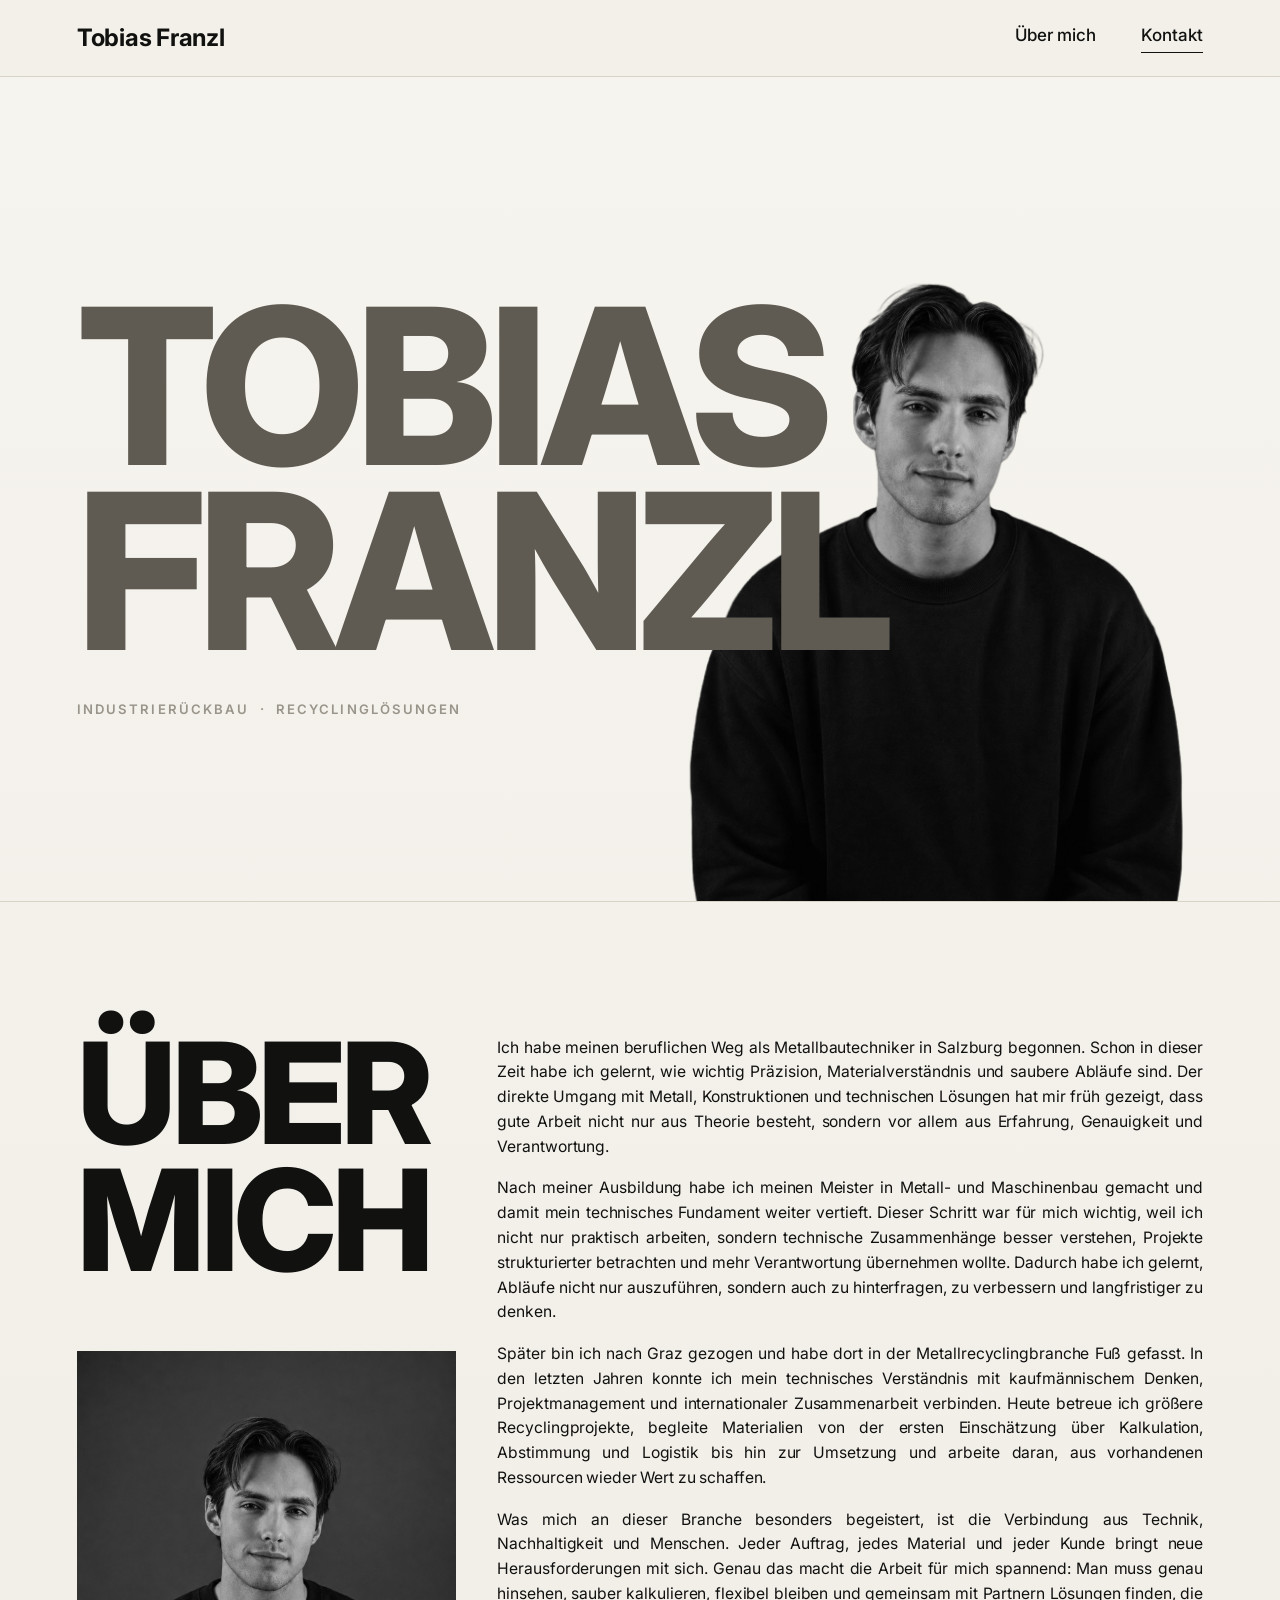
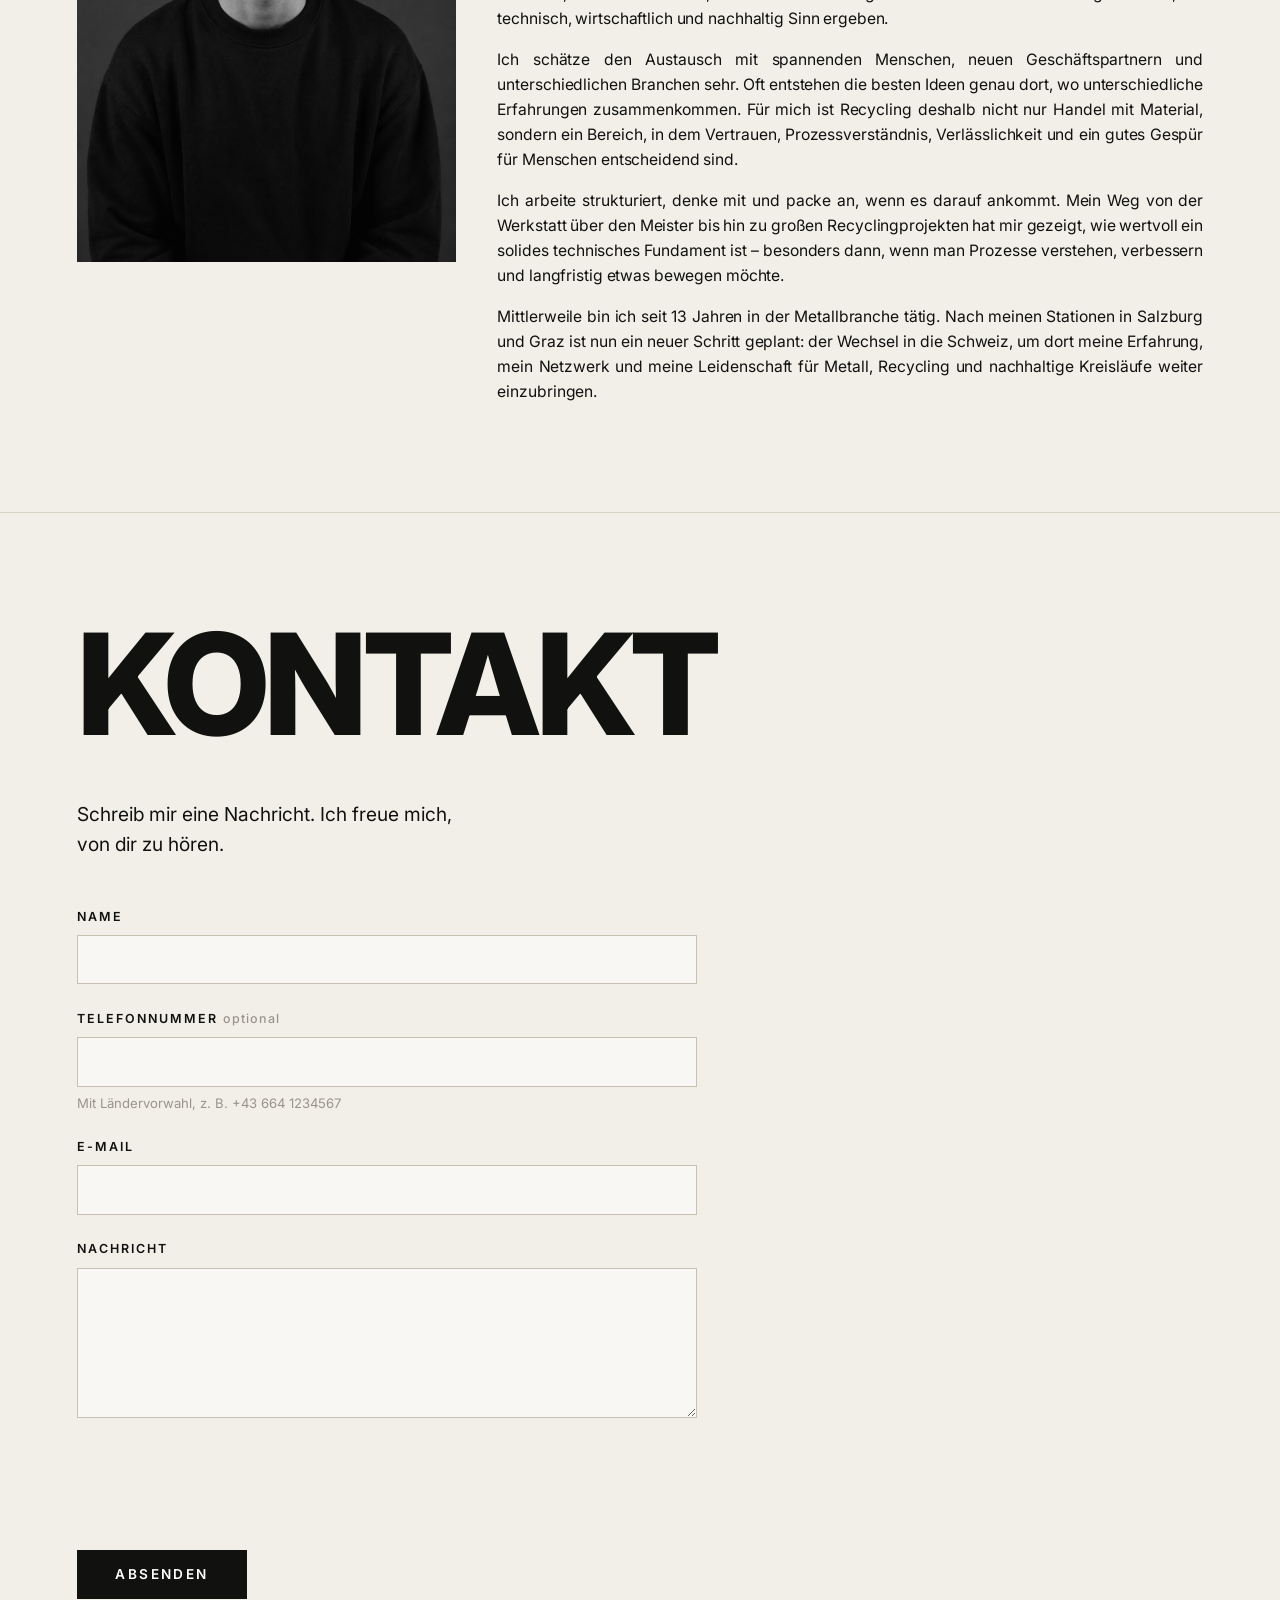
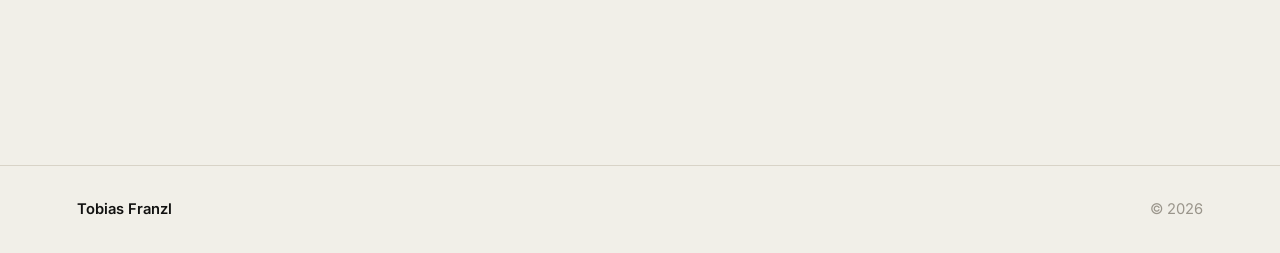
==== index.html @ 801fff95 "Remove placeholder from telephone input Removed placeholder text for telephone input field." ====
<!DOCTYPE html>
<html lang="de">
<head>
  <meta charset="UTF-8" />
  <meta name="viewport" content="width=device-width, initial-scale=1.0" />
  <title>Tobias Franzl</title>
  <meta name="description" content="Tobias Franzl – Metallbautechnik und Recycling. Präzision, Materialverständnis und saubere Abläufe." />

  <!-- Social / Sharing -->
  <meta property="og:title" content="Tobias Franzl" />
  <meta property="og:description" content="Metallbautechnik und Recycling – Präzision, Materialverständnis und saubere Abläufe." />
  <meta property="og:type" content="website" />
  <meta property="og:url" content="https://tobiasfranzl.com" />

  <link rel="icon" href="favicon.svg" type="image/svg+xml" />
  <link rel="preconnect" href="https://fonts.googleapis.com" />
  <link rel="preconnect" href="https://fonts.gstatic.com" crossorigin />
  <link href="https://fonts.googleapis.com/css2?family=Inter:wght@400;500;600;700;800&display=swap" rel="stylesheet" />
  <link rel="stylesheet" href="styles.css" />
</head>
<body>

  <!-- ============ HEADER / NAV ============ -->
  <header class="site-header" id="top">
    <div class="header-inner">
      <a href="#top" class="logo">Tobias Franzl</a>
      <nav class="nav" aria-label="Hauptnavigation">
        <a href="#ueber-mich">Über mich</a>
        <a href="#kontakt">Kontakt</a>
      </nav>
    </div>
  </header>

  <main>

    <!-- ============ HERO ============ -->
    <section class="hero" aria-label="Startseite">
      <h1 class="hero-name">
        <span>Tobias</span>
        <span>Franzl</span>
      </h1>
      <img class="hero-photo" src="portrait.png" alt="Portrait von Tobias Franzl" />
      <p class="hero-tag">Industrierückbau &nbsp;·&nbsp; Recyclinglösungen</p>
    </section>

    <!-- ============ 01 · ÜBER MICH ============ -->
    <section class="section about reveal" id="ueber-mich" aria-labelledby="about-heading">
      <div class="about-grid">
        <div class="about-left">
          <h2 class="section-heading" id="about-heading">
            <span>Über</span>
            <span>Mich</span>
          </h2>
          <figure class="about-figure">
            <img src="about.png" alt="Tobias Franzl im Portrait" />
          </figure>
        </div>

        <div class="about-text">
          <p>Ich habe meinen beruflichen Weg als Metallbautechniker in Salzburg begonnen. Schon in dieser Zeit habe ich gelernt, wie wichtig Präzision, Materialverständnis und saubere Abläufe sind. Der direkte Umgang mit Metall, Konstruktionen und technischen Lösungen hat mir früh gezeigt, dass gute Arbeit nicht nur aus Theorie besteht, sondern vor allem aus Erfahrung, Genauigkeit und Verantwortung.</p>

          <p>Nach meiner Ausbildung habe ich meinen Meister in Metall- und Maschinenbau gemacht und damit mein technisches Fundament weiter vertieft. Dieser Schritt war für mich wichtig, weil ich nicht nur praktisch arbeiten, sondern technische Zusammenhänge besser verstehen, Projekte strukturierter betrachten und mehr Verantwortung übernehmen wollte. Dadurch habe ich gelernt, Abläufe nicht nur auszuführen, sondern auch zu hinterfragen, zu verbessern und langfristiger zu denken.</p>

          <p>Später bin ich nach Graz gezogen und habe dort in der Metallrecyclingbranche Fuß gefasst. In den letzten Jahren konnte ich mein technisches Verständnis mit kaufmännischem Denken, Projektmanagement und internationaler Zusammenarbeit verbinden. Heute betreue ich größere Recyclingprojekte, begleite Materialien von der ersten Einschätzung über Kalkulation, Abstimmung und Logistik bis hin zur Umsetzung und arbeite daran, aus vorhandenen Ressourcen wieder Wert zu schaffen.</p>

          <p>Was mich an dieser Branche besonders begeistert, ist die Verbindung aus Technik, Nachhaltigkeit und Menschen. Jeder Auftrag, jedes Material und jeder Kunde bringt neue Herausforderungen mit sich. Genau das macht die Arbeit für mich spannend: Man muss genau hinsehen, sauber kalkulieren, flexibel bleiben und gemeinsam mit Partnern Lösungen finden, die technisch, wirtschaftlich und nachhaltig Sinn ergeben.</p>

          <p>Ich schätze den Austausch mit spannenden Menschen, neuen Geschäftspartnern und unterschiedlichen Branchen sehr. Oft entstehen die besten Ideen genau dort, wo unterschiedliche Erfahrungen zusammenkommen. Für mich ist Recycling deshalb nicht nur Handel mit Material, sondern ein Bereich, in dem Vertrauen, Prozessverständnis, Verlässlichkeit und ein gutes Gespür für Menschen entscheidend sind.</p>

          <p>Ich arbeite strukturiert, denke mit und packe an, wenn es darauf ankommt. Mein Weg von der Werkstatt über den Meister bis hin zu großen Recyclingprojekten hat mir gezeigt, wie wertvoll ein solides technisches Fundament ist – besonders dann, wenn man Prozesse verstehen, verbessern und langfristig etwas bewegen möchte.</p>

          <p>Mittlerweile bin ich seit 13 Jahren in der Metallbranche tätig. Nach meinen Stationen in Salzburg und Graz ist nun ein neuer Schritt geplant: der Wechsel in die Schweiz, um dort meine Erfahrung, mein Netzwerk und meine Leidenschaft für Metall, Recycling und nachhaltige Kreisläufe weiter einzubringen.</p>
        </div>
      </div>
    </section>

    <!-- ============ 02 · KONTAKT ============ -->
    <section class="section contact reveal" id="kontakt" aria-labelledby="contact-heading">
      <h2 class="section-heading" id="contact-heading">Kontakt</h2>

      <div class="contact-grid">
        <div class="contact-form-wrap">
          <p class="contact-intro">Schreib mir eine Nachricht. Ich freue mich, von dir zu hören.</p>

          <!-- Netlify-Formular:
               Name, E-Mail und Nachricht sind Pflichtfelder.
               Telefonnummer ist optional.
               Honeypot und reCAPTCHA dienen als zusätzlicher Spam-Schutz. -->
          <form
            name="kontakt"
            method="POST"
            data-netlify="true"
            data-netlify-recaptcha="true"
            netlify-honeypot="bot-field"
            class="contact-form"
          >
            <input type="hidden" name="form-name" value="kontakt" />

            <p class="hp-field">
              <label>Bitte leer lassen: <input name="bot-field" /></label>
            </p>

            <div class="field">
              <label for="name">Name</label>
              <input type="text" id="name" name="name" autocomplete="name" required />
            </div>

            <div class="field">
              <label for="telefon">
                Telefonnummer <span class="optional-label">optional</span>
              </label>
              <input
                type="tel"
                id="telefon"
                name="telefon"
                autocomplete="tel"
                inputmode="tel"
                pattern="^\+?[0-9\s]+$"
                title="Bitte mit Ländervorwahl eingeben, z. B. +43 664 1234567. Erlaubt sind Zahlen, Leerzeichen und optional ein + am Anfang."
              />
              <p class="field-hint">Mit Ländervorwahl, z. B. +43 664 1234567</p>
            </div>

            <div class="field">
              <label for="email">E-Mail</label>
              <input type="email" id="email" name="email" autocomplete="email" required />
            </div>

            <div class="field">
              <label for="nachricht">Nachricht</label>
              <textarea id="nachricht" name="nachricht" rows="6" required></textarea>
            </div>

            <div class="captcha-wrap" data-netlify-recaptcha="true"></div>

            <button type="submit" class="submit-btn">Absenden</button>
            <p class="form-status" id="formStatus" role="status" aria-live="polite"></p>
          </form>
        </div>
      </div>
    </section>

  </main>

  <!-- ============ FOOTER ============ -->
  <footer class="site-footer">
    <div class="footer-inner">
      <span class="footer-name">Tobias Franzl</span>
      <span class="footer-year">© <span id="year"></span></span>
    </div>
  </footer>

  <script src="script.js"></script>
</body>
</html>
---- styles.css ----
/* =========================================================
   Tobias Franzl – Portfolio
   Design: reduzierter editorialer Stil, Helvetica-Grotesk
   ========================================================= */

:root {
  --bg:        #f1efe8;   /* warmes Creme */
  --bg-2:      #f6f4ee;   /* leichter Verlauf oben */
  --ink:       #111110;   /* Schwarz für Text/Headings */
  --gray-name: #5f5b53;   /* sehr dunkles Grau für Hero-Name */
  --muted:     #9a958b;   /* Sektionsnummern, Captions */
  --line:      #d8d3c7;   /* Haarlinie */
  --field:     #c7c1b4;   /* Formular-Rahmen */

  --pad-x: clamp(1.5rem, 6vw, 7.5rem);
  --header-h: 76px;

  --font: "Inter", "Helvetica Neue", Helvetica, Arial, sans-serif;
}

* {
  box-sizing: border-box;
  margin: 0;
  padding: 0;
}

html {
  scroll-behavior: smooth;
  -webkit-text-size-adjust: 100%;
}

body {
  font-family: var(--font);
  color: var(--ink);
  background:
    linear-gradient(180deg, var(--bg-2) 0%, var(--bg) 45%);
  background-color: var(--bg);
  line-height: 1.5;
  -webkit-font-smoothing: antialiased;
  text-rendering: optimizeLegibility;
  overflow-x: hidden;
}

a {
  color: inherit;
  text-decoration: none;
}

img {
  display: block;
  max-width: 100%;
  height: auto;
}

/* ============ HEADER / NAV ============ */
.site-header {
  position: sticky;
  top: 0;
  z-index: 50;
  background: rgba(241, 239, 232, 0.82);
  backdrop-filter: saturate(120%) blur(8px);
  -webkit-backdrop-filter: saturate(120%) blur(8px);
  border-bottom: 1px solid var(--line);
}

.header-inner {
  height: var(--header-h);
  padding: 0 var(--pad-x);
  display: flex;
  align-items: center;
  justify-content: space-between;
  gap: 1.5rem;
}

.logo {
  font-size: clamp(1.15rem, 2.1vw, 1.5rem);
  font-weight: 700;
  letter-spacing: -0.01em;
  white-space: nowrap;
}

.nav {
  display: flex;
  align-items: center;
  gap: clamp(1.5rem, 3.5vw, 3rem);
}

.nav a {
  font-size: 1.0625rem;
  font-weight: 500;
  padding-bottom: 3px;
  border-bottom: 1.5px solid transparent;
  transition: border-color .2s ease, opacity .2s ease;
}

.nav a:hover {
  border-color: var(--ink);
}

.nav a.is-active {
  border-color: var(--ink);
}

/* ============ HERO ============ */
.hero {
  position: relative;
  min-height: calc(100vh - var(--header-h));
  padding: clamp(1rem, 4vh, 3rem) var(--pad-x) 0;
  display: flex;
  flex-direction: column;
  justify-content: center;
  overflow: hidden;
}

.hero-name {
  position: relative;
  z-index: 2;
  color: var(--gray-name);
  font-weight: 800;
  line-height: 0.85;
  letter-spacing: -0.035em;
  text-transform: uppercase;
  font-size: clamp(3.5rem, 17vw, 17rem);
  pointer-events: none;
}

.hero-name span {
  display: block;
}

.hero-photo {
  position: absolute;
  right: var(--pad-x);
  bottom: 0;
  z-index: 1;
  height: min(90vh, 86%);
  width: auto;
  object-fit: contain;
  object-position: bottom right;
}

.hero-tag {
  position: relative;
  z-index: 3;
  margin-top: clamp(1.5rem, 4vh, 2.75rem);
  font-size: 0.82rem;
  font-weight: 600;
  letter-spacing: 0.16em;
  text-transform: uppercase;
  color: var(--muted);
}

/* ============ SEKTIONEN ============ */
.section {
  padding: clamp(4.5rem, 12vh, 9rem) var(--pad-x);
  border-top: 1px solid var(--line);
}

.section-index {
  font-size: 0.82rem;
  font-weight: 600;
  letter-spacing: 0.22em;
  color: var(--muted);
  margin-bottom: 1.1rem;
}

.section-heading {
  font-weight: 800;
  line-height: 0.9;
  letter-spacing: -0.03em;
  text-transform: uppercase;
  font-size: clamp(2.9rem, 11vw, 10.5rem);
}

.section-heading span {
  display: block;
}

/* ---- 01 Über mich ---- */
.about-grid {
  display: grid;
  grid-template-columns: minmax(340px, 0.78fr) minmax(700px, 1.45fr);
  gap: clamp(2rem, 3.2vw, 3.8rem);
  align-items: start;
  margin-top: 1.25rem;
}

.about-left {
  display: flex;
  flex-direction: column;
}

.about-figure {
  margin-top: clamp(2.6rem, 5.75vw, 4.25rem);
  max-width: 460px;
}

.about-figure img {
  width: 100%;
}

/* Text rechts: breiter Blocksatz bis weiter nach rechts */
.about-text {
  padding-top: 0.35rem;
  max-width: 880px;
  width: 100%;
}

.about-text p {
  text-align: justify;
  text-align-last: left;
  text-justify: inter-word;

  hyphens: none;
  -webkit-hyphens: none;
  overflow-wrap: normal;
  word-break: normal;

  font-size: clamp(0.98rem, 1.08vw, 1.12rem);
  line-height: 1.58;

  letter-spacing: -0.006em;
  word-spacing: -0.012em;

  margin-bottom: 1.08em;
}

.about-text p:last-child {
  margin-bottom: 0;
}

/* ---- 02 Kontakt ---- */
.contact-grid {
  display: grid;
  grid-template-columns: minmax(0, 620px);
  gap: clamp(2.5rem, 7vw, 6rem);
  align-items: start;
  margin-top: clamp(2rem, 5vw, 3.25rem);
}

.contact-intro {
  font-size: clamp(1.1rem, 1.5vw, 1.45rem);
  line-height: 1.55;
  max-width: 34ch;
  margin-bottom: clamp(2rem, 4vw, 3rem);
}

/* Formular */
.contact-form {
  max-width: 620px;
}

.field {
  margin-bottom: 1.6rem;
}

.field label {
  display: block;
  font-size: 0.78rem;
  font-weight: 600;
  letter-spacing: 0.16em;
  text-transform: uppercase;
  color: var(--ink);
  margin-bottom: 0.55rem;
}

.optional-label {
  color: var(--muted);
  font-weight: 500;
  letter-spacing: 0.08em;
  text-transform: none;
}

.field-hint {
  margin-top: 0.45rem;
  font-size: 0.82rem;
  line-height: 1.4;
  color: var(--muted);
}

.field input,
.field textarea {
  width: 100%;
  font-family: inherit;
  font-size: 1.05rem;
  color: var(--ink);
  background: rgba(255,255,255,0.55);
  border: 1.5px solid var(--field);
  border-radius: 0;
  padding: 0.85rem 0.95rem;
  transition: border-color .18s ease, background .18s ease;
}

.field input::placeholder,
.field textarea::placeholder {
  color: rgba(154, 149, 139, 0.72);
}

.field textarea {
  resize: vertical;
  min-height: 150px;
}

.field input:focus,
.field textarea:focus {
  outline: none;
  border-color: var(--ink);
  background: #fff;
}

.hp-field {
  position: absolute;
  left: -9999px;
  opacity: 0;
}

.captcha-wrap,
[data-netlify-recaptcha="true"] {
  margin: 1.2rem 0 1.4rem;
  min-height: 78px;
}

.submit-btn {
  appearance: none;
  border: none;
  cursor: pointer;
  background: var(--ink);
  color: #fff;
  font-family: inherit;
  font-size: 0.85rem;
  font-weight: 600;
  letter-spacing: 0.18em;
  text-transform: uppercase;
  padding: 1.05rem 2.4rem;
  transition: opacity .18s ease, transform .18s ease;
}

.submit-btn:hover {
  opacity: 0.85;
}

.submit-btn:active {
  transform: translateY(1px);
}

.form-status {
  margin-top: 1.1rem;
  font-size: 0.95rem;
  min-height: 1.2em;
}

.form-status.ok {
  color: #1c7a3e;
}

.form-status.err {
  color: #b23;
}

/* ============ FOOTER ============ */
.site-footer {
  border-top: 1px solid var(--line);
  padding: 2rem var(--pad-x);
}

.footer-inner {
  display: flex;
  flex-wrap: wrap;
  align-items: center;
  justify-content: space-between;
  gap: 1rem;
  font-size: 0.92rem;
  color: var(--muted);
}

.footer-name {
  font-weight: 600;
  color: var(--ink);
}

/* ============ SCROLL-REVEAL ============ */
.reveal {
  opacity: 0;
  transform: translateY(24px);
  transition: opacity .7s ease, transform .7s ease;
}

.reveal.in {
  opacity: 1;
  transform: none;
}

/* ============ RESPONSIVE ============ */
@media (max-width: 1250px) {
  .about-grid {
    grid-template-columns: minmax(320px, 0.85fr) minmax(560px, 1.25fr);
    gap: clamp(2rem, 3.8vw, 4rem);
  }

  .about-text {
    max-width: 760px;
  }
}

@media (max-width: 1100px) {
  .about-grid {
    grid-template-columns: minmax(300px, 0.9fr) minmax(440px, 1.15fr);
    gap: clamp(2rem, 4vw, 4rem);
  }

  .about-text {
    max-width: 680px;
  }

  .about-text p {
    font-size: clamp(0.96rem, 1.05vw, 1.06rem);
    line-height: 1.56;
  }
}

@media (max-width: 900px) {
  .about-grid {
    grid-template-columns: 1fr;
    gap: 2.25rem;
  }

  .about-figure {
    max-width: 380px;
    order: 2;
    margin-top: 2.25rem;
  }

  .about-text {
    max-width: none;
    order: 1;
  }

  .contact-grid {
    grid-template-columns: 1fr;
    gap: 2.75rem;
  }
}

@media (max-width: 760px) {
  :root {
    --header-h: 64px;
  }

  .header-inner {
    gap: 1rem;
  }

  .nav {
    gap: 1.25rem;
  }

  .nav a {
    font-size: 0.95rem;
  }

  .logo {
    font-size: 1.1rem;
  }

  .hero {
    min-height: auto;
    padding-top: 2.5rem;
    padding-bottom: 2.5rem;
  }

  .hero-name {
    font-size: clamp(3rem, 20vw, 6rem);
    position: relative;
    color: var(--gray-name);
  }

  .hero-photo {
    position: relative;
    right: auto;
    height: auto;
    width: min(85%, 340px);
    margin: 1.75rem auto 0;
    object-position: center;
  }

  .hero-tag {
    text-align: center;
    margin-top: 1.5rem;
  }

  .about-text p {
    text-align: left;
    hyphens: none;
    -webkit-hyphens: none;
    overflow-wrap: normal;
    word-break: normal;
    word-spacing: normal;
    letter-spacing: -0.008em;
    line-height: 1.56;
    margin-bottom: 1.05em;
  }
}

/* Reduzierte Bewegung respektieren */
@media (prefers-reduced-motion: reduce) {
  html {
    scroll-behavior: auto;
  }

  .reveal {
    opacity: 1;
    transform: none;
    transition: none;
  }
}

/* Sichtbarer Fokus */
a:focus-visible,
button:focus-visible,
input:focus-visible,
textarea:focus-visible {
  outline: 2px solid var(--ink);
  outline-offset: 2px;
}
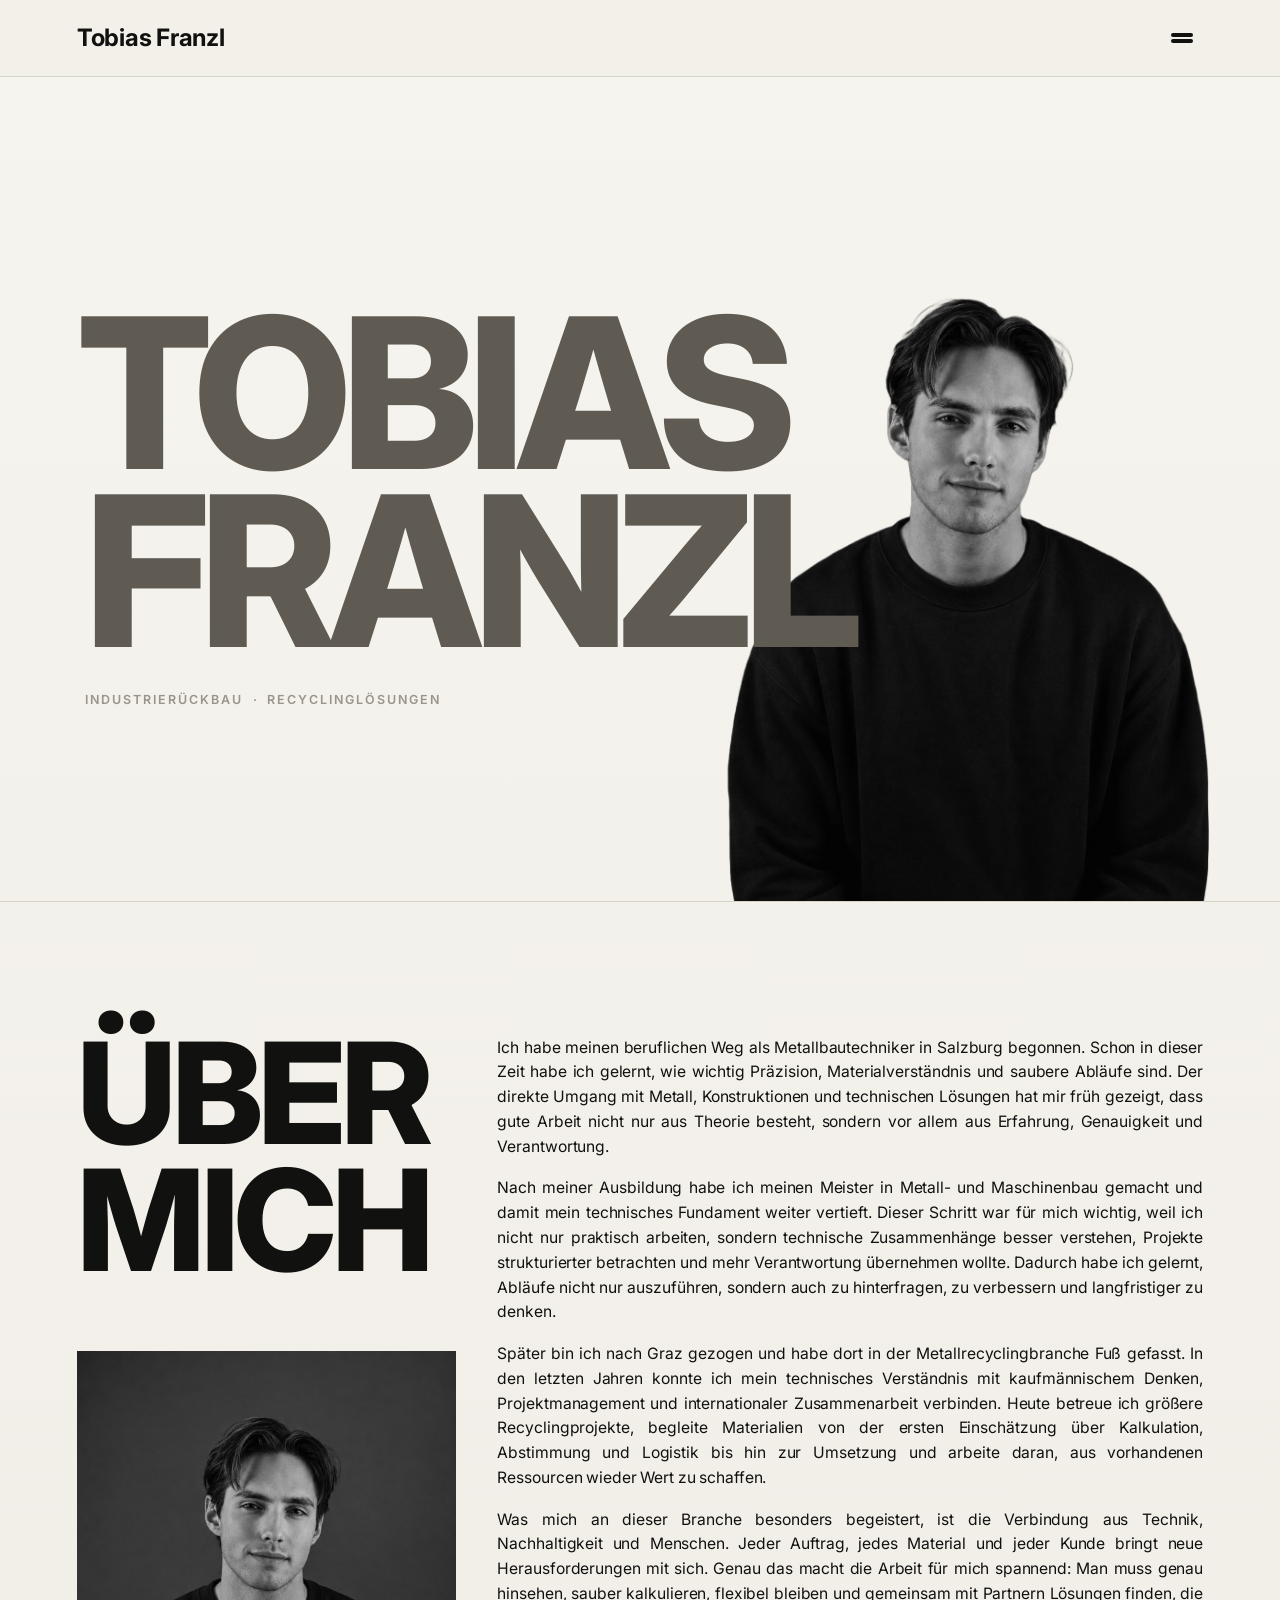
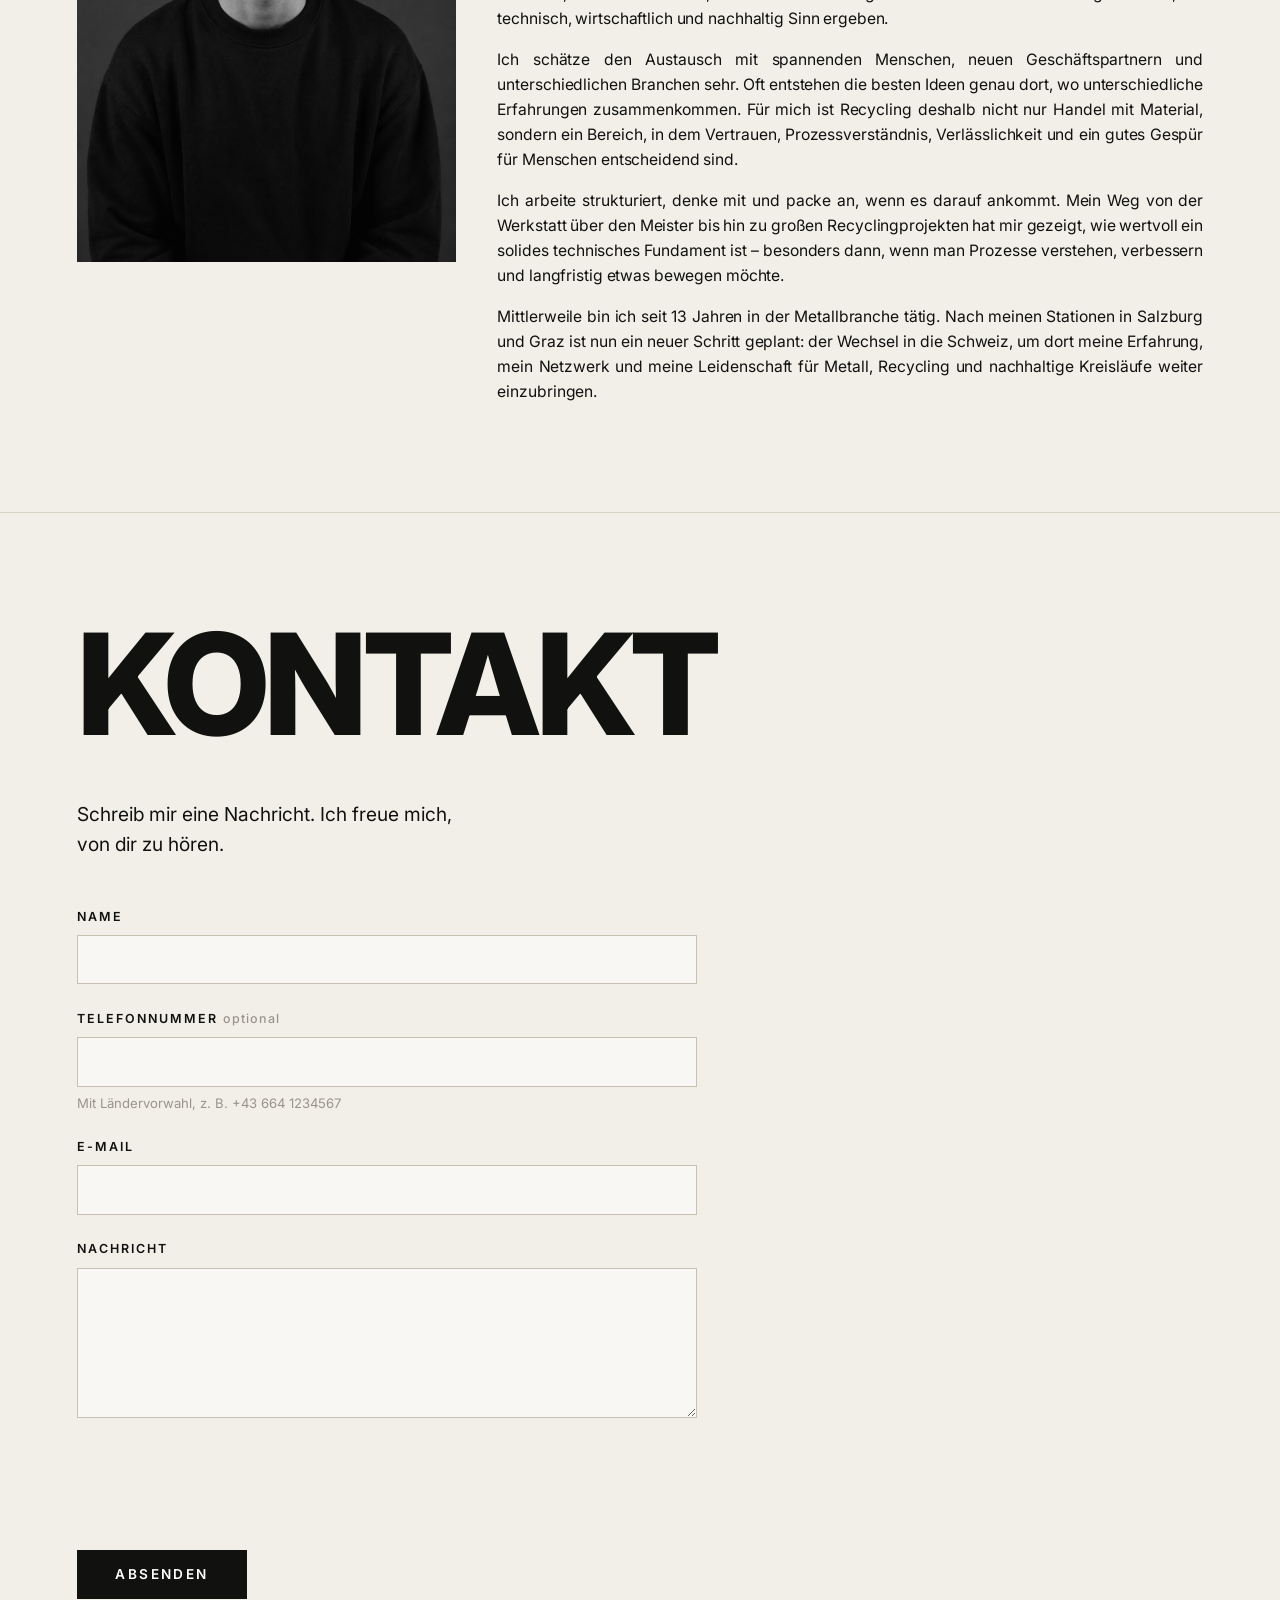
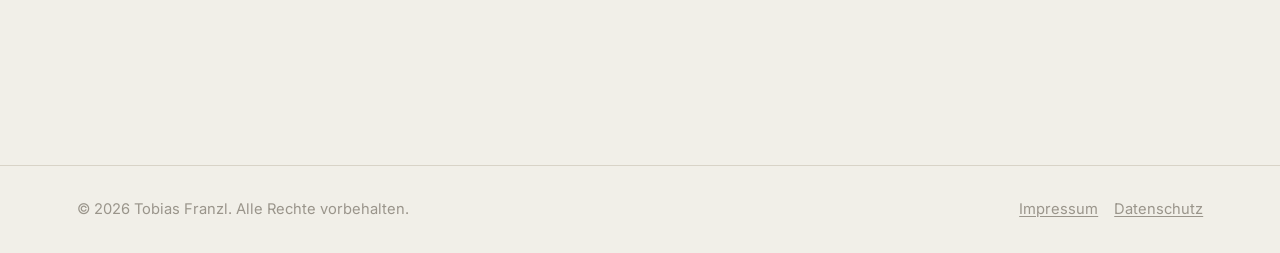
==== commit 96cb3b28: "Update site pages, SEO metadata, dropdown UX, partner page and legal pages" ====
--- a/index.html
+++ b/index.html
@@ -3,20 +3,56 @@
 <head>
   <meta charset="UTF-8" />
   <meta name="viewport" content="width=device-width, initial-scale=1.0" />
-  <title>Tobias Franzl</title>
-  <meta name="description" content="Tobias Franzl – Metallbautechnik und Recycling. Präzision, Materialverständnis und saubere Abläufe." />
+
+  <title>Tobias Franzl | Industrierückbau & Recyclinglösungen</title>
+  <meta name="description" content="Tobias Franzl – Metallbautechnik, Industrierückbau und Recyclinglösungen. Technisches Verständnis, Projektblick und Erfahrung in der Metallbranche." />
+  <meta name="robots" content="index, follow" />
 
   <!-- Social / Sharing -->
-  <meta property="og:title" content="Tobias Franzl" />
-  <meta property="og:description" content="Metallbautechnik und Recycling – Präzision, Materialverständnis und saubere Abläufe." />
+  <meta property="og:title" content="Tobias Franzl | Industrierückbau & Recyclinglösungen" />
+  <meta property="og:description" content="Metallbautechnik, Industrierückbau und Recyclinglösungen – mit technischem Verständnis, Projektblick und Erfahrung in der Metallbranche." />
   <meta property="og:type" content="website" />
-  <meta property="og:url" content="https://tobiasfranzl.com" />
-
+  <meta property="og:url" content="https://www.tobiasfranzl.com/" />
+  <meta property="og:site_name" content="Tobias Franzl" />
+  <meta property="og:image" content="https://www.tobiasfranzl.com/og-image.jpg" />
+  <meta property="og:image:secure_url" content="https://www.tobiasfranzl.com/og-image.jpg" />
+  <meta property="og:image:type" content="image/jpeg" />
+  <meta property="og:image:width" content="1200" />
+  <meta property="og:image:height" content="630" />
+  <meta property="og:image:alt" content="Tobias Franzl – Industrierückbau und Recyclinglösungen" />
+
+  <meta name="twitter:card" content="summary_large_image" />
+  <meta name="twitter:title" content="Tobias Franzl | Industrierückbau & Recyclinglösungen" />
+  <meta name="twitter:description" content="Metallbautechnik, Industrierückbau und Recyclinglösungen – mit technischem Verständnis, Projektblick und Erfahrung in der Metallbranche." />
+  <meta name="twitter:image" content="https://www.tobiasfranzl.com/og-image.jpg" />
+  <meta name="twitter:image:alt" content="Tobias Franzl – Industrierückbau und Recyclinglösungen" />
+
+  <link rel="canonical" href="https://www.tobiasfranzl.com/" />
   <link rel="icon" href="favicon.svg" type="image/svg+xml" />
   <link rel="preconnect" href="https://fonts.googleapis.com" />
   <link rel="preconnect" href="https://fonts.gstatic.com" crossorigin />
   <link href="https://fonts.googleapis.com/css2?family=Inter:wght@400;500;600;700;800&display=swap" rel="stylesheet" />
   <link rel="stylesheet" href="styles.css" />
+  <link rel="preload" href="/portrait.png" as="image">
+  <script type="application/ld+json">
+  {
+    "@context": "https://schema.org",
+    "@graph": [
+      {
+        "@type": "Person",
+        "name": "Tobias Franzl",
+        "url": "https://www.tobiasfranzl.com/",
+        "image": "https://www.tobiasfranzl.com/portrait.png",
+        "description": "Metallbautechnik, Industrierückbau, Recyclinglösungen."
+      },
+      {
+        "@type": "WebSite",
+        "name": "Tobias Franzl",
+        "url": "https://www.tobiasfranzl.com/"
+      }
+    ]
+  }
+  </script>
 </head>
 <body>
 
@@ -25,8 +61,14 @@
     <div class="header-inner">
       <a href="#top" class="logo">Tobias Franzl</a>
       <nav class="nav" aria-label="Hauptnavigation">
-        <a href="#ueber-mich">Über mich</a>
-        <a href="#kontakt">Kontakt</a>
+        <div class="nav-dropdown">
+          <button id="menuBtn" class="nav-toggle" aria-haspopup="true" aria-expanded="false" aria-controls="mainMenu" aria-label="Navigation öffnen"><span class="nav-icon" aria-hidden="true"></span><span class="sr-only">Menü</span></button>
+          <ul id="mainMenu" class="nav-menu" role="menu" hidden>
+            <li role="none"><a role="menuitem" href="#ueber-mich">Über mich</a></li>
+            <li role="none"><a role="menuitem" href="#kontakt">Kontakt</a></li>
+            <li role="none"><a role="menuitem" href="partner.html">Partner</a></li>
+          </ul>
+        </div>
       </nav>
     </div>
   </header>
@@ -35,12 +77,20 @@
 
     <!-- ============ HERO ============ -->
     <section class="hero" aria-label="Startseite">
-      <h1 class="hero-name">
-        <span>Tobias</span>
-        <span>Franzl</span>
-      </h1>
-      <img class="hero-photo" src="portrait.png" alt="Portrait von Tobias Franzl" />
-      <p class="hero-tag">Industrierückbau &nbsp;·&nbsp; Recyclinglösungen</p>
+      <div class="hero-copy">
+        <h1 class="hero-name">
+          <span>Tobias</span>
+          <span>Franzl</span>
+        </h1>
+
+        <p class="hero-tag">
+          <span>Industrierückbau</span>
+          <span class="hero-dot">·</span>
+          <span>Recyclinglösungen</span>
+        </p>
+      </div>
+
+      <img class="hero-photo" src="portrait.png" alt="Portrait von Tobias Franzl" loading="eager" fetchpriority="high" decoding="async" width="1082" height="1454" />
     </section>
 
     <!-- ============ 01 · ÜBER MICH ============ -->
@@ -52,7 +102,7 @@
             <span>Mich</span>
           </h2>
           <figure class="about-figure">
-            <img src="about.png" alt="Tobias Franzl im Portrait" />
+            <img src="about.png" alt="Tobias Franzl im Portrait" loading="lazy" decoding="async" width="1082" height="1454" />
           </figure>
         </div>
 
@@ -82,10 +132,6 @@
         <div class="contact-form-wrap">
           <p class="contact-intro">Schreib mir eine Nachricht. Ich freue mich, von dir zu hören.</p>
 
-          <!-- Netlify-Formular:
-               Name, E-Mail und Nachricht sind Pflichtfelder.
-               Telefonnummer ist optional.
-               Honeypot und reCAPTCHA dienen als zusätzlicher Spam-Schutz. -->
           <form
             name="kontakt"
             method="POST"
@@ -145,11 +191,17 @@
   <!-- ============ FOOTER ============ -->
   <footer class="site-footer">
     <div class="footer-inner">
-      <span class="footer-name">Tobias Franzl</span>
-      <span class="footer-year">© <span id="year"></span></span>
+      <div class="footer-left">
+        <span class="footer-year">© 2026 Tobias Franzl. Alle Rechte vorbehalten.</span>
+      </div>
+
+      <div class="footer-right">
+        <a href="impressum.html" class="footer-link">Impressum</a>
+        <a href="datenschutz.html" class="footer-link">Datenschutz</a>
+      </div>
     </div>
   </footer>
 
   <script src="script.js"></script>
 </body>
-</html>
+</html>
--- a/styles.css
+++ b/styles.css
@@ -4,13 +4,13 @@
    ========================================================= */
 
 :root {
-  --bg:        #f1efe8;   /* warmes Creme */
-  --bg-2:      #f6f4ee;   /* leichter Verlauf oben */
-  --ink:       #111110;   /* Schwarz für Text/Headings */
-  --gray-name: #5f5b53;   /* sehr dunkles Grau für Hero-Name */
-  --muted:     #9a958b;   /* Sektionsnummern, Captions */
-  --line:      #d8d3c7;   /* Haarlinie */
-  --field:     #c7c1b4;   /* Formular-Rahmen */
+  --bg:        #f1efe8;
+  --bg-2:      #f6f4ee;
+  --ink:       #111110;
+  --gray-name: #5f5b53;
+  --muted:     #9a958b;
+  --line:      #d8d3c7;
+  --field:     #c7c1b4;
 
   --pad-x: clamp(1.5rem, 6vw, 7.5rem);
   --header-h: 76px;
@@ -53,6 +53,7 @@
 }
 
 /* ============ HEADER / NAV ============ */
+
 .site-header {
   position: sticky;
   top: 0;
@@ -93,15 +94,13 @@
   transition: border-color .2s ease, opacity .2s ease;
 }
 
-.nav a:hover {
-  border-color: var(--ink);
-}
-
+.nav a:hover,
 .nav a.is-active {
   border-color: var(--ink);
 }
 
 /* ============ HERO ============ */
+
 .hero {
   position: relative;
   min-height: calc(100vh - var(--header-h));
@@ -112,22 +111,147 @@
   overflow: hidden;
 }
 
+/* ============ NAV DROPDOWN (accessible, visual non-intrusive) ============ */
+.nav-dropdown { position: relative; }
+.nav-toggle {
+  background: transparent;
+  border: none;
+  padding: 6px 10px;
+  cursor: pointer;
+  display: inline-flex;
+  align-items: center;
+}
+.nav-toggle:focus { outline: 2px solid rgba(0,0,0,0.12); outline-offset: 2px; }
+.nav-icon {
+  display: inline-block;
+  width: 22px;
+  height: 16px;
+  position: relative;
+}
+.nav-icon::before,
+.nav-icon::after {
+  content: "";
+  position: absolute;
+  left: 0;
+  right: 0;
+  height: 4px; /* thicker lines */
+  background: var(--ink);
+  border-radius: 3px;
+}
+.nav-icon::before { top: 3px; }
+.nav-icon::after { bottom: 3px; }
+.sr-only { position: absolute !important; width: 1px; height: 1px; padding: 0; margin: -1px; overflow: hidden; clip: rect(0,0,0,0); white-space: nowrap; border: 0; }
+
+.nav-menu {
+  position: absolute;
+  right: 0;
+  top: calc(100% + 8px);
+  min-width: 220px;
+  padding: 0.5rem;
+  list-style: none;
+  /* slightly darker than page background for subtle contrast */
+  background: rgba(233,229,223,0.78);
+  backdrop-filter: blur(6px);
+  -webkit-backdrop-filter: blur(6px);
+  border-radius: 8px;
+  box-shadow: 0 6px 14px rgba(16,16,16,0.06);
+  z-index: 60;
+}
+.nav-menu li { margin: 0; }
+..nav-menu a { display: block; padding: 0.6rem 0.9rem; color: var(--ink); font-weight:600; border-radius:6px; background: transparent; transition: filter .18s ease, background .18s ease; filter: none; box-shadow: none; border: none; }
+.nav-menu a:hover, .nav-menu a:focus { filter: none; background: rgba(255,255,255,0.06); box-shadow: none; }
+/* default: items are sharp; JS will toggle .focus/.hovered to blur others */
+.nav-menu.focus a { filter: blur(1px); opacity: 0.96; }
+.nav-menu.focus a.hovered { filter: none; opacity: 1; }
+.nav-menu a:not(:hover) { opacity: 0.99; }
+
+/* Milk-glass subtle panel for items if desired */
+.nav-menu a { background: transparent; }
+
+/* ============ PARTNER: prevent copying of blurred names (visual-only protection) ============ */
+.partner-name {
+  -webkit-user-select: none;
+  -moz-user-select: none;
+  -ms-user-select: none;
+  user-select: none;
+}
+
+/*
+  Desktop:
+  TOBIAS, FRANZL und die Unterzeile sitzen im selben Block.
+  Dadurch ist die linke Flucht stabil und sauber.
+*/
+.hero-copy {
+  position: relative;
+  z-index: 3;
+  width: max-content;
+  max-width: none;
+  display: flex;
+  flex-direction: column;
+  align-items: flex-start;
+  text-align: left;
+}
+
+/*
+  Wieder groß wie in der alten Version.
+  Das L von FRANZL läuft bewusst über das Portrait / den Pulli.
+*/
 .hero-name {
   position: relative;
-  z-index: 2;
   color: var(--gray-name);
   font-weight: 800;
   line-height: 0.85;
-  letter-spacing: -0.035em;
+  letter-spacing: -0.045em;
   text-transform: uppercase;
-  font-size: clamp(3.5rem, 17vw, 17rem);
+  font-size: clamp(9.5rem, 17.2vw, 17rem);
   pointer-events: none;
 }
 
 .hero-name span {
   display: block;
-}
-
+  margin: 0;
+  padding: 0;
+}
+
+.hero-name span:last-child {
+  margin-left: 0.52rem;
+}
+
+/*
+  Unterzeile exakt an derselben linken Kante.
+*/
+.hero-tag {
+  position: relative;
+  z-index: 3;
+  display: inline-flex;
+  align-items: center;
+  justify-content: flex-start;
+  gap: 0.5rem;
+  margin-left: 0.52rem;
+  margin-top: clamp(1.45rem, 3.4vh, 2.45rem);
+  padding-left: 0;
+  font-size: 0.82rem;
+  font-weight: 600;
+  letter-spacing: 0.16em;
+  text-transform: uppercase;
+  color: var(--muted);
+  white-space: nowrap;
+}
+
+.hero-tag span {
+  display: inline-block;
+}
+
+.hero-dot {
+  display: inline-block;
+  margin: 0 0.12rem;
+  letter-spacing: 0;
+}
+
+/*
+  Portrait bleibt rechts und unter der Schrift.
+  z-index: 1 sorgt dafür, dass das L über den Pulli läuft.
+*/
 .hero-photo {
   position: absolute;
   right: var(--pad-x);
@@ -135,33 +259,16 @@
   z-index: 1;
   height: min(90vh, 86%);
   width: auto;
+  max-width: none;
   object-fit: contain;
   object-position: bottom right;
 }
 
-.hero-tag {
-  position: relative;
-  z-index: 3;
-  margin-top: clamp(1.5rem, 4vh, 2.75rem);
-  font-size: 0.82rem;
-  font-weight: 600;
-  letter-spacing: 0.16em;
-  text-transform: uppercase;
-  color: var(--muted);
-}
-
 /* ============ SEKTIONEN ============ */
+
 .section {
   padding: clamp(4.5rem, 12vh, 9rem) var(--pad-x);
   border-top: 1px solid var(--line);
-}
-
-.section-index {
-  font-size: 0.82rem;
-  font-weight: 600;
-  letter-spacing: 0.22em;
-  color: var(--muted);
-  margin-bottom: 1.1rem;
 }
 
 .section-heading {
@@ -176,7 +283,8 @@
   display: block;
 }
 
-/* ---- 01 Über mich ---- */
+/* ============ ÜBER MICH ============ */
+
 .about-grid {
   display: grid;
   grid-template-columns: minmax(340px, 0.78fr) minmax(700px, 1.45fr);
@@ -199,7 +307,6 @@
   width: 100%;
 }
 
-/* Text rechts: breiter Blocksatz bis weiter nach rechts */
 .about-text {
   padding-top: 0.35rem;
   max-width: 880px;
@@ -229,7 +336,8 @@
   margin-bottom: 0;
 }
 
-/* ---- 02 Kontakt ---- */
+/* ============ KONTAKT ============ */
+
 .contact-grid {
   display: grid;
   grid-template-columns: minmax(0, 620px);
@@ -245,7 +353,6 @@
   margin-bottom: clamp(2rem, 4vw, 3rem);
 }
 
-/* Formular */
 .contact-form {
   max-width: 620px;
 }
@@ -357,7 +464,85 @@
   color: #b23;
 }
 
+/* ============ DATENSCHUTZ / LEGAL PAGE ============ */
+
+.legal-page {
+  min-height: calc(100vh - var(--header-h));
+}
+
+.legal-hero {
+  padding: clamp(3.5rem, 8vh, 6rem) var(--pad-x) clamp(1.5rem, 3vh, 2.5rem);
+  border-top: 1px solid var(--line);
+}
+
+.legal-eyebrow {
+  font-size: 0.82rem;
+  font-weight: 600;
+  letter-spacing: 0.22em;
+  text-transform: uppercase;
+  color: var(--muted);
+  margin-bottom: 1.15rem;
+}
+
+.legal-heading {
+  max-width: 11ch;
+}
+
+.legal-intro {
+  max-width: 42rem;
+  margin-top: clamp(1.5rem, 4vh, 2.5rem);
+  font-size: clamp(1.1rem, 1.5vw, 1.45rem);
+  line-height: 1.55;
+  color: var(--ink);
+}
+
+.legal-content {
+  max-width: 880px;
+  padding: 0 var(--pad-x) clamp(5rem, 12vh, 8rem);
+}
+
+.legal-section {
+  border-top: 1px solid var(--line);
+  padding: clamp(1.8rem, 4vw, 2.6rem) 0;
+}
+
+.legal-section:first-child {
+  border-top: none;
+}
+
+.legal-section h2 {
+  font-size: clamp(1.15rem, 1.8vw, 1.55rem);
+  line-height: 1.15;
+  letter-spacing: -0.02em;
+  margin-bottom: 1rem;
+}
+
+.legal-section p {
+  font-size: clamp(0.98rem, 1.08vw, 1.12rem);
+  line-height: 1.62;
+  margin-bottom: 1em;
+  color: var(--ink);
+}
+
+.legal-section p:last-child {
+  margin-bottom: 0;
+}
+
+.legal-back {
+  display: inline-block;
+  margin-top: 1.25rem;
+  border-bottom: 1.5px solid var(--ink);
+  padding-bottom: 2px;
+  font-size: 0.95rem;
+  font-weight: 600;
+}
+
+.legal-back:hover {
+  opacity: 0.7;
+}
+
 /* ============ FOOTER ============ */
+
 .site-footer {
   border-top: 1px solid var(--line);
   padding: 2rem var(--pad-x);
@@ -373,12 +558,30 @@
   color: var(--muted);
 }
 
+.footer-left,
+.footer-right {
+  display: flex;
+  align-items: center;
+  gap: 1rem;
+  flex-wrap: wrap;
+}
+
 .footer-name {
   font-weight: 600;
   color: var(--ink);
 }
 
+.footer-link {
+  text-decoration: underline;
+  text-underline-offset: 0.14em;
+}
+
+.footer-link:hover {
+  opacity: 0.75;
+}
+
 /* ============ SCROLL-REVEAL ============ */
+
 .reveal {
   opacity: 0;
   transform: translateY(24px);
@@ -390,7 +593,62 @@
   transform: none;
 }
 
-/* ============ RESPONSIVE ============ */
+/* ============ DESKTOP FEINTUNING ============ */
+
+@media (min-width: 1600px) {
+  .hero-name {
+    font-size: clamp(10rem, 17.4vw, 18rem);
+  }
+
+  .hero-photo {
+    height: min(90vh, 86%);
+    right: var(--pad-x);
+  }
+}
+
+@media (min-width: 1300px) and (max-width: 1599px) {
+  .hero-name {
+    font-size: clamp(9.5rem, 17.2vw, 17rem);
+  }
+
+  .hero-photo {
+    height: min(90vh, 86%);
+    right: var(--pad-x);
+  }
+}
+
+@media (min-width: 1100px) and (max-width: 1299px) {
+  .hero-name {
+    font-size: clamp(8.5rem, 16.4vw, 14rem);
+  }
+
+  .hero-photo {
+    height: min(88vh, 84%);
+    right: clamp(1.5rem, 4vw, 5rem);
+  }
+
+  .hero-tag {
+    font-size: 0.78rem;
+  }
+}
+
+@media (min-width: 900px) and (max-width: 1099px) {
+  .hero-name {
+    font-size: clamp(7.2rem, 15.5vw, 11rem);
+  }
+
+  .hero-photo {
+    height: min(84vh, 80%);
+    right: clamp(1rem, 3vw, 3.5rem);
+  }
+
+  .hero-tag {
+    font-size: 0.74rem;
+  }
+}
+
+/* ============ RESPONSIVE CONTENT ============ */
+
 @media (max-width: 1250px) {
   .about-grid {
     grid-template-columns: minmax(320px, 0.85fr) minmax(560px, 1.25fr);
@@ -439,7 +697,13 @@
     grid-template-columns: 1fr;
     gap: 2.75rem;
   }
-}
+
+  .legal-content {
+    max-width: none;
+  }
+}
+
+/* ============ MOBILE ============ */
 
 @media (max-width: 760px) {
   :root {
@@ -465,27 +729,75 @@
   .hero {
     min-height: auto;
     padding-top: 2.5rem;
-    padding-bottom: 2.5rem;
+    padding-bottom: 0;
+    padding-left: 0;
+    padding-right: 0;
+    display: block;
+  }
+
+  .hero-copy {
+    display: flex;
+    flex-direction: column;
+    align-items: center;
+    width: 100%;
+    max-width: none;
+    margin: 0 auto;
+    text-align: center;
   }
 
   .hero-name {
     font-size: clamp(3rem, 20vw, 6rem);
-    position: relative;
-    color: var(--gray-name);
+    line-height: 0.88;
+    letter-spacing: -0.035em;
+    text-align: center;
+  }
+
+  .hero-name span:last-child {
+    margin-left: 0;
   }
 
   .hero-photo {
     position: relative;
     right: auto;
+    bottom: auto;
+    width: min(85%, 340px);
+    max-width: none;
     height: auto;
-    width: min(85%, 340px);
-    margin: 1.75rem auto 0;
+    margin: 3rem auto 0;
     object-position: center;
   }
 
   .hero-tag {
+    display: flex;
+    flex-direction: column;
+    align-items: center;
+    justify-content: center;
+    gap: 0.08rem;
+    width: 100%;
     text-align: center;
-    margin-top: 1.5rem;
+    margin-top: 1.45rem;
+    margin-left: 0;
+    white-space: normal;
+    line-height: 1.4;
+  }
+
+  .hero-name span:last-child {
+    margin-left: 0;
+  }
+
+  .hero-tag span {
+    display: block;
+    width: 100%;
+    text-align: center;
+  }
+
+  .hero-dot {
+    display: block;
+    width: 100%;
+    margin: 0.02rem 0;
+    text-align: center;
+    line-height: 1;
+    letter-spacing: 0;
   }
 
   .about-text p {
@@ -499,9 +811,38 @@
     line-height: 1.56;
     margin-bottom: 1.05em;
   }
-}
-
-/* Reduzierte Bewegung respektieren */
+
+  .legal-hero {
+    padding-top: 3.5rem;
+  }
+
+  .legal-content {
+    padding-bottom: 4rem;
+  }
+
+  .legal-section p {
+    font-size: 0.98rem;
+    line-height: 1.58;
+  }
+
+  .footer-inner {
+    align-items: flex-start;
+  }
+
+  .footer-left,
+  .footer-right {
+    gap: 0.75rem;
+  }
+
+  .nav-menu {
+    background: rgba(241,239,232,0.96);
+    backdrop-filter: none;
+    -webkit-backdrop-filter: none;
+  }
+}
+
+/* ============ REDUZIERTE BEWEGUNG ============ */
+
 @media (prefers-reduced-motion: reduce) {
   html {
     scroll-behavior: auto;
@@ -514,11 +855,12 @@
   }
 }
 
-/* Sichtbarer Fokus */
+/* ============ FOKUS ============ */
+
 a:focus-visible,
 button:focus-visible,
 input:focus-visible,
 textarea:focus-visible {
   outline: 2px solid var(--ink);
   outline-offset: 2px;
-}
+}
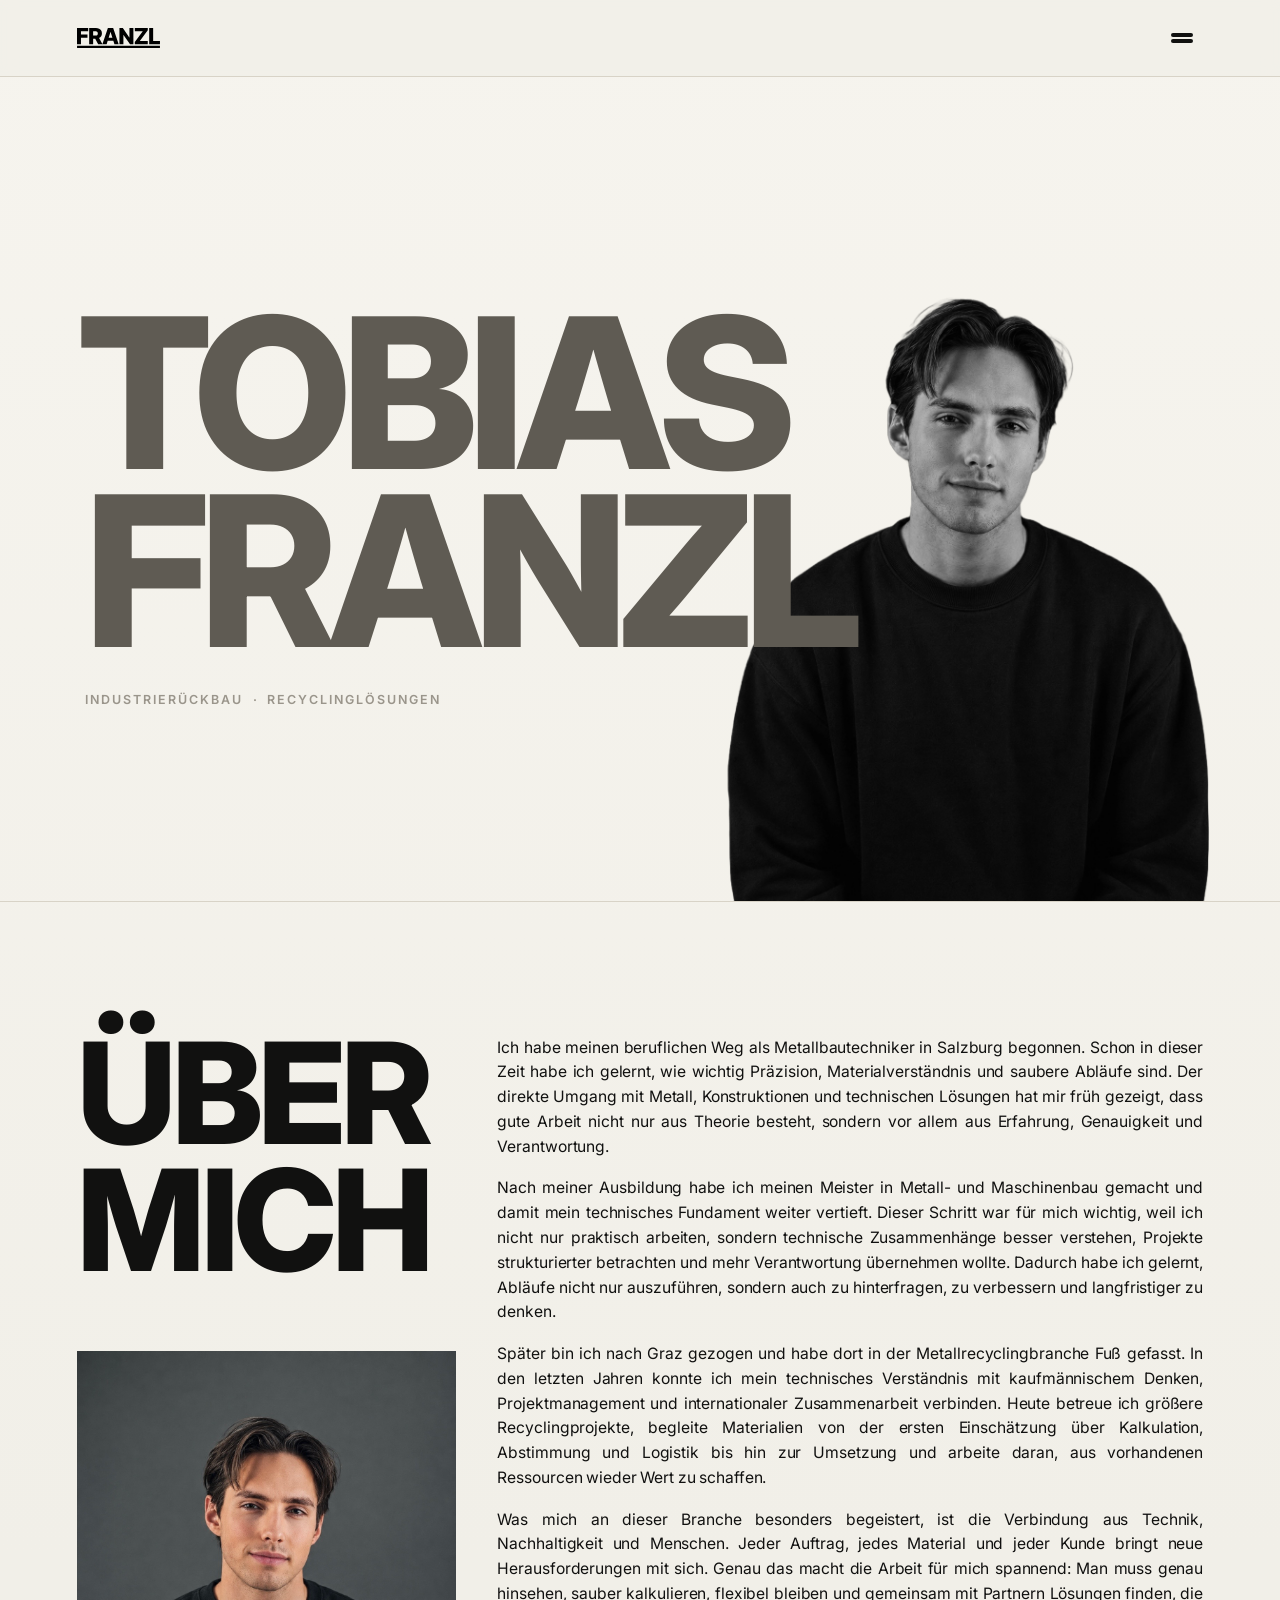
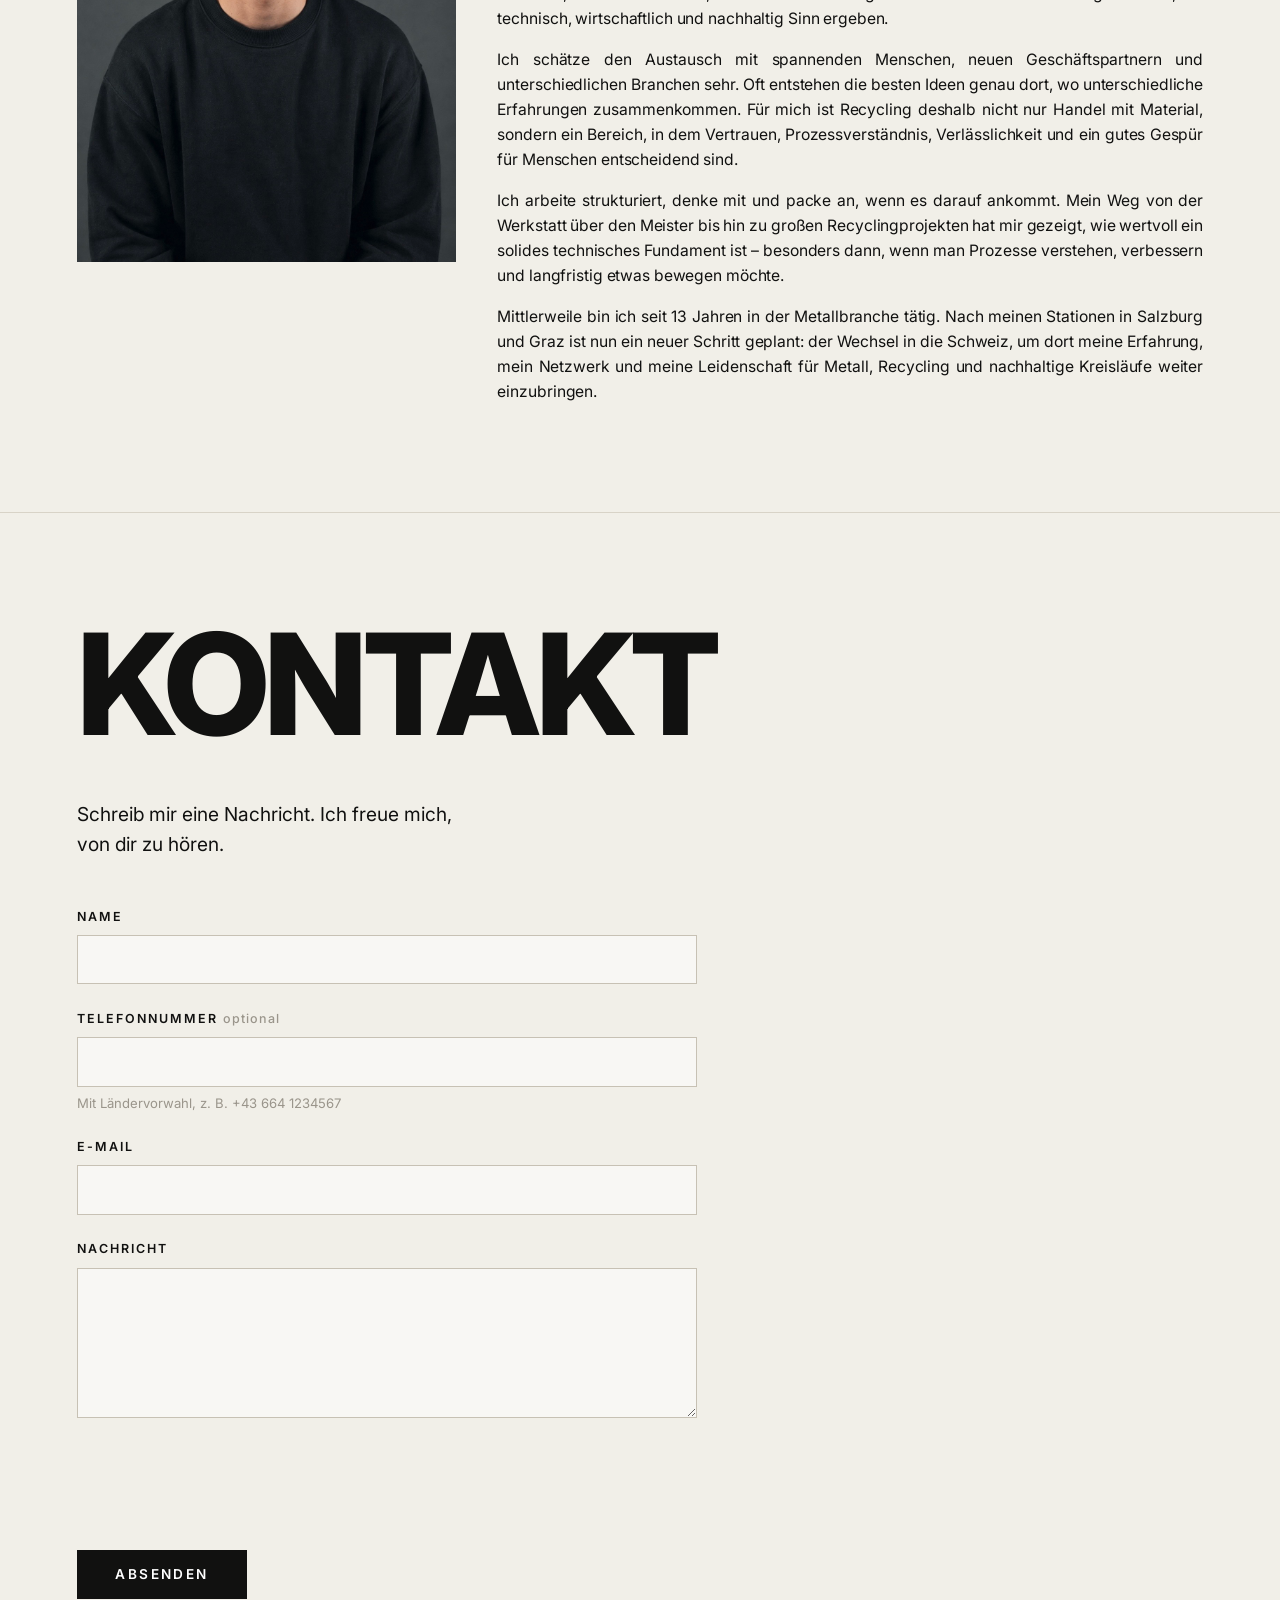
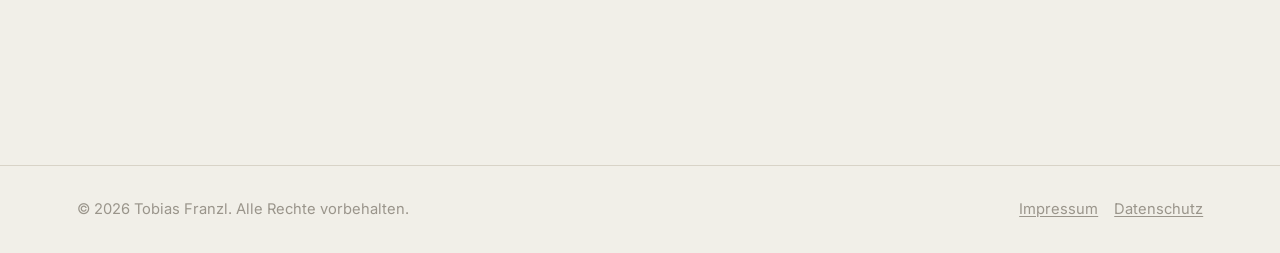
==== commit ed564c79: "Add logo assets folder with colors, update header logo to SVG on all pages" ====
--- a/index.html
+++ b/index.html
@@ -59,7 +59,9 @@
   <!-- ============ HEADER / NAV ============ -->
   <header class="site-header" id="top">
     <div class="header-inner">
-      <a href="#top" class="logo">Tobias Franzl</a>
+      <a href="#top" class="logo">
+        <img src="assets/schwarz_000000.svg" alt="Tobias Franzl Logo" width="80" height="80" decoding="async" loading="eager" fetchpriority="high" />
+      </a>
       <nav class="nav" aria-label="Hauptnavigation">
         <div class="nav-dropdown">
           <button id="menuBtn" class="nav-toggle" aria-haspopup="true" aria-expanded="false" aria-controls="mainMenu" aria-label="Navigation öffnen"><span class="nav-icon" aria-hidden="true"></span><span class="sr-only">Menü</span></button>
--- a/styles.css
+++ b/styles.css
@@ -74,10 +74,17 @@
 }
 
 .logo {
-  font-size: clamp(1.15rem, 2.1vw, 1.5rem);
-  font-weight: 700;
-  letter-spacing: -0.01em;
-  white-space: nowrap;
+  display: flex;
+  align-items: center;
+  justify-content: center;
+  flex-shrink: 0;
+}
+
+.logo img {
+  width: clamp(4rem, 6.5vw, 6rem);
+  height: clamp(4rem, 6.5vw, 6rem);
+  object-fit: contain;
+  object-position: center;
 }
 
 .nav {
@@ -715,15 +722,16 @@
   }
 
   .nav {
-    gap: 1.25rem;
+    gap: clamp(1rem, 2.5vw, 1.5rem);
+  }
+
+  .logo img {
+    width: 3.2rem;
+    height: 3.2rem;
   }
 
   .nav a {
     font-size: 0.95rem;
-  }
-
-  .logo {
-    font-size: 1.1rem;
   }
 
   .hero {
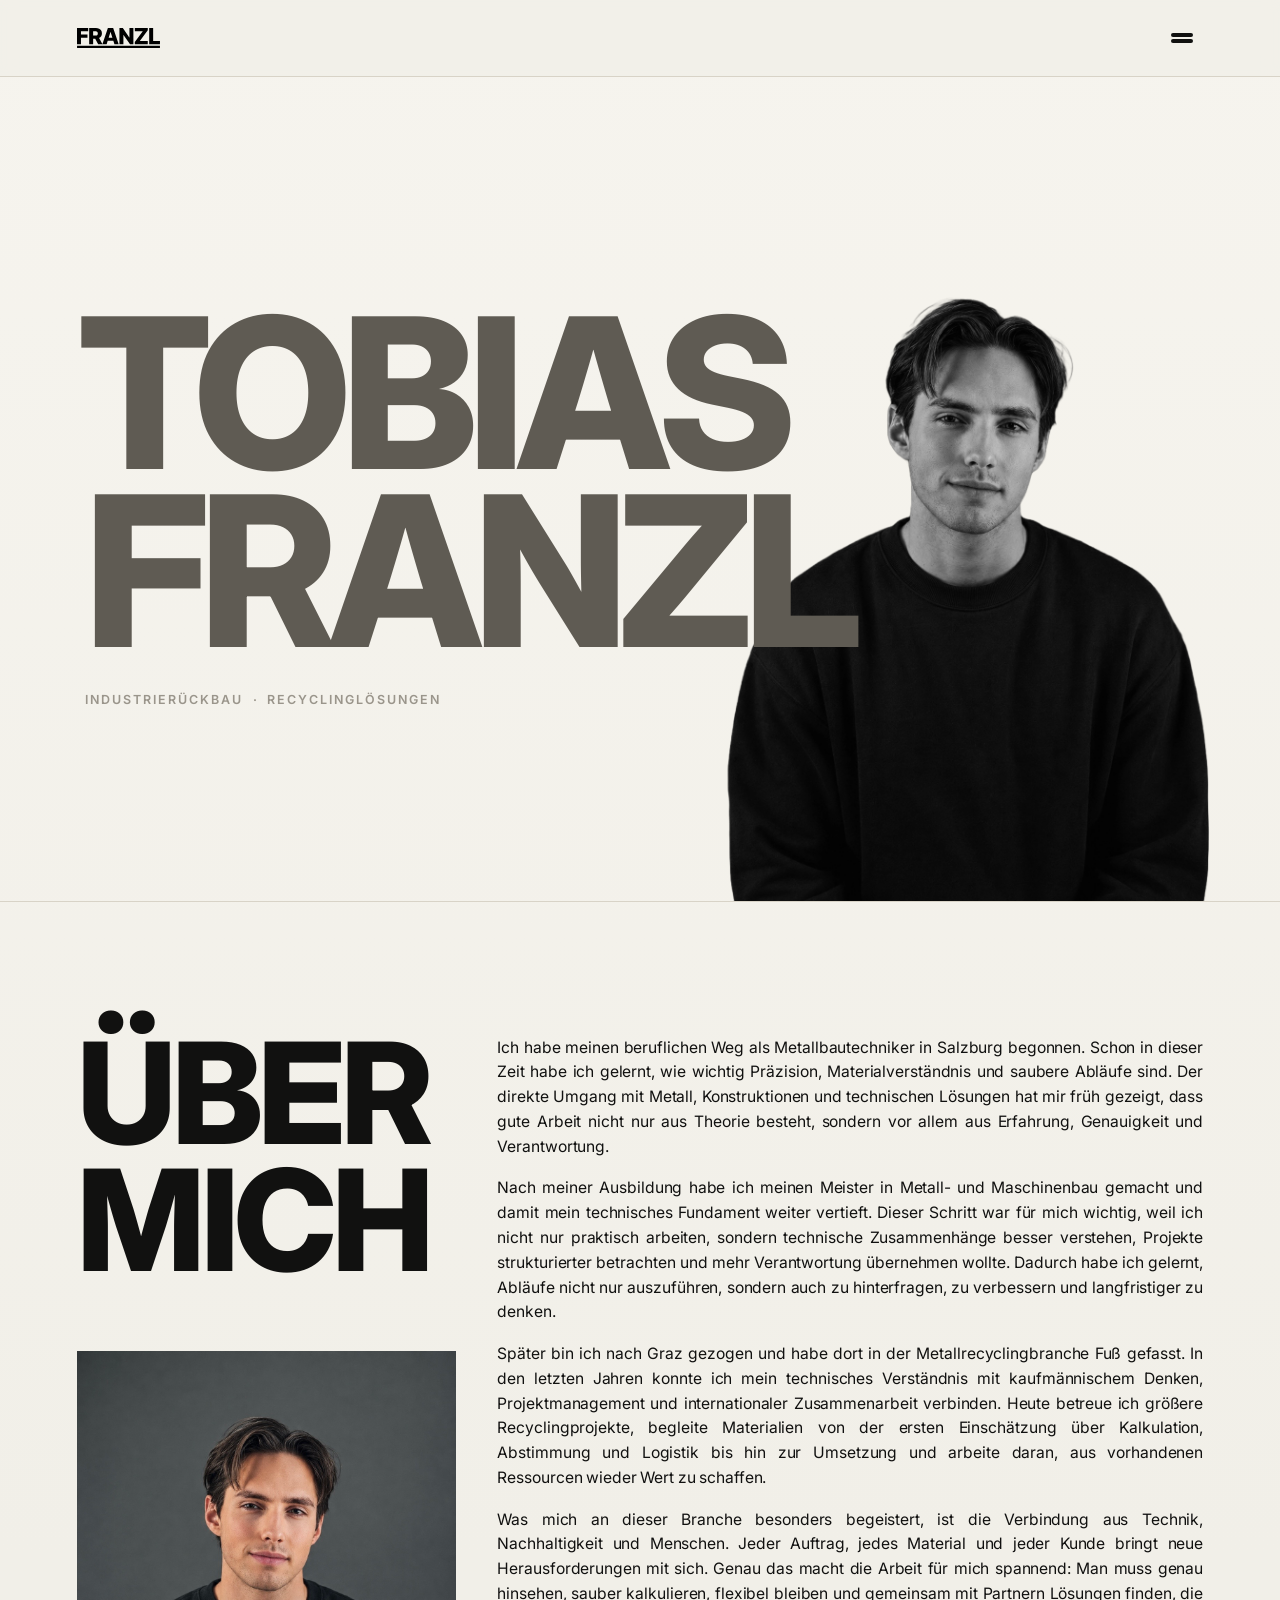
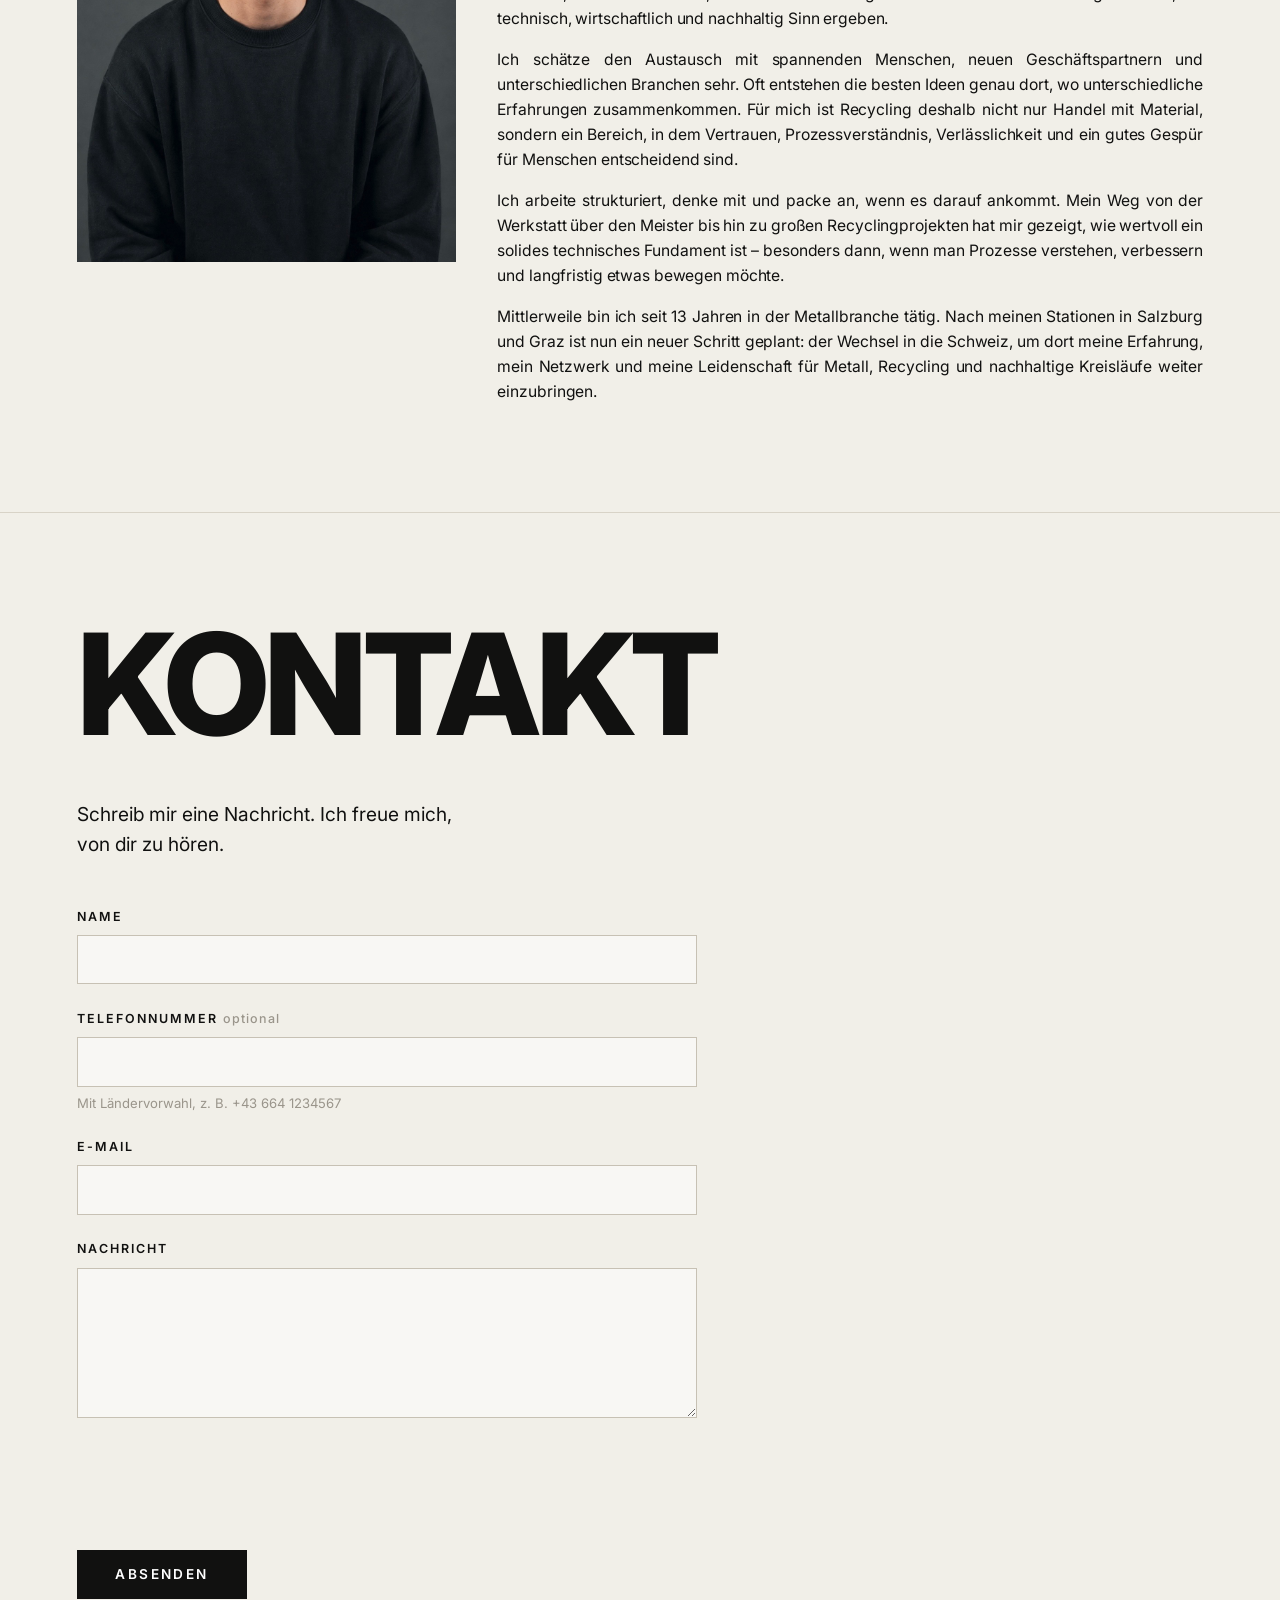
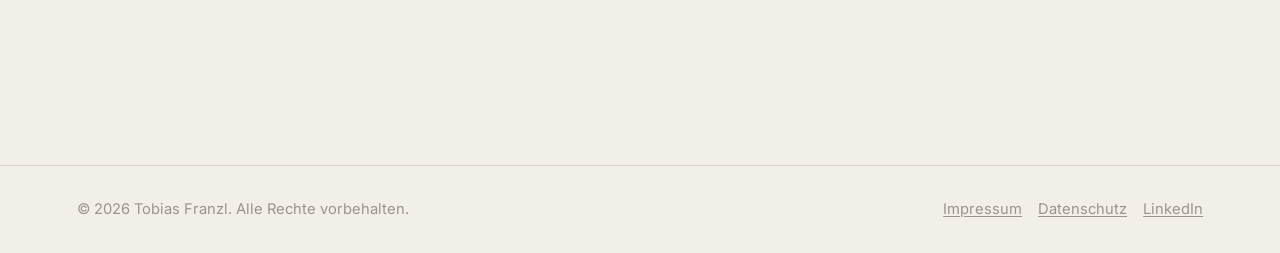
==== commit 292b2fdd: "Update structured data and add LinkedIn footer link across pages" ====
--- a/index.html
+++ b/index.html
@@ -39,16 +39,40 @@
     "@context": "https://schema.org",
     "@graph": [
       {
-        "@type": "Person",
+        "@type": "WebSite",
+        "@id": "https://www.tobiasfranzl.com/#website",
+        "url": "https://www.tobiasfranzl.com/",
         "name": "Tobias Franzl",
-        "url": "https://www.tobiasfranzl.com/",
-        "image": "https://www.tobiasfranzl.com/portrait.png",
-        "description": "Metallbautechnik, Industrierückbau, Recyclinglösungen."
+        "inLanguage": "de-AT"
       },
       {
-        "@type": "WebSite",
-        "name": "Tobias Franzl",
-        "url": "https://www.tobiasfranzl.com/"
+        "@type": "ProfilePage",
+        "@id": "https://www.tobiasfranzl.com/#profile",
+        "url": "https://www.tobiasfranzl.com/",
+        "name": "Tobias Franzl – Metallrecycling und Industrierückbau",
+        "isPartOf": {
+          "@id": "https://www.tobiasfranzl.com/#website"
+        },
+        "mainEntity": {
+          "@type": "Person",
+          "@id": "https://www.tobiasfranzl.com/#person",
+          "name": "Tobias Franzl",
+          "url": "https://www.tobiasfranzl.com/",
+          "image": "https://www.tobiasfranzl.com/about.png",
+          "description": "Tobias Franzl ist Metall- und Maschinenbaumeister mit langjähriger Erfahrung in Metallrecycling, Industrierückbau und internationalen Recyclingprojekten.",
+          "sameAs": [
+            "https://at.linkedin.com/in/tobias-franzl-18ab071a2",
+            "https://www.instagram.com/tobiasfranzl/"
+          ],
+          "knowsAbout": [
+            "Metallbautechnik",
+            "Metallrecycling",
+            "Industrierückbau",
+            "Recyclinglösungen",
+            "Projektmanagement",
+            "Kreislaufwirtschaft"
+          ]
+        }
       }
     ]
   }
@@ -200,6 +224,7 @@
       <div class="footer-right">
         <a href="impressum.html" class="footer-link">Impressum</a>
         <a href="datenschutz.html" class="footer-link">Datenschutz</a>
+        <a href="https://at.linkedin.com/in/tobias-franzl-18ab071a2" class="footer-link" target="_blank" rel="noopener">LinkedIn</a>
       </div>
     </div>
   </footer>
--- a/styles.css
+++ b/styles.css
@@ -587,21 +587,6 @@
   opacity: 0.75;
 }
 
-/* ============ SCROLL-REVEAL ============ */
-
-.reveal {
-  opacity: 0;
-  transform: translateY(24px);
-  transition: opacity .7s ease, transform .7s ease;
-}
-
-.reveal.in {
-  opacity: 1;
-  transform: none;
-}
-
-/* ============ DESKTOP FEINTUNING ============ */
-
 @media (min-width: 1600px) {
   .hero-name {
     font-size: clamp(10rem, 17.4vw, 18rem);
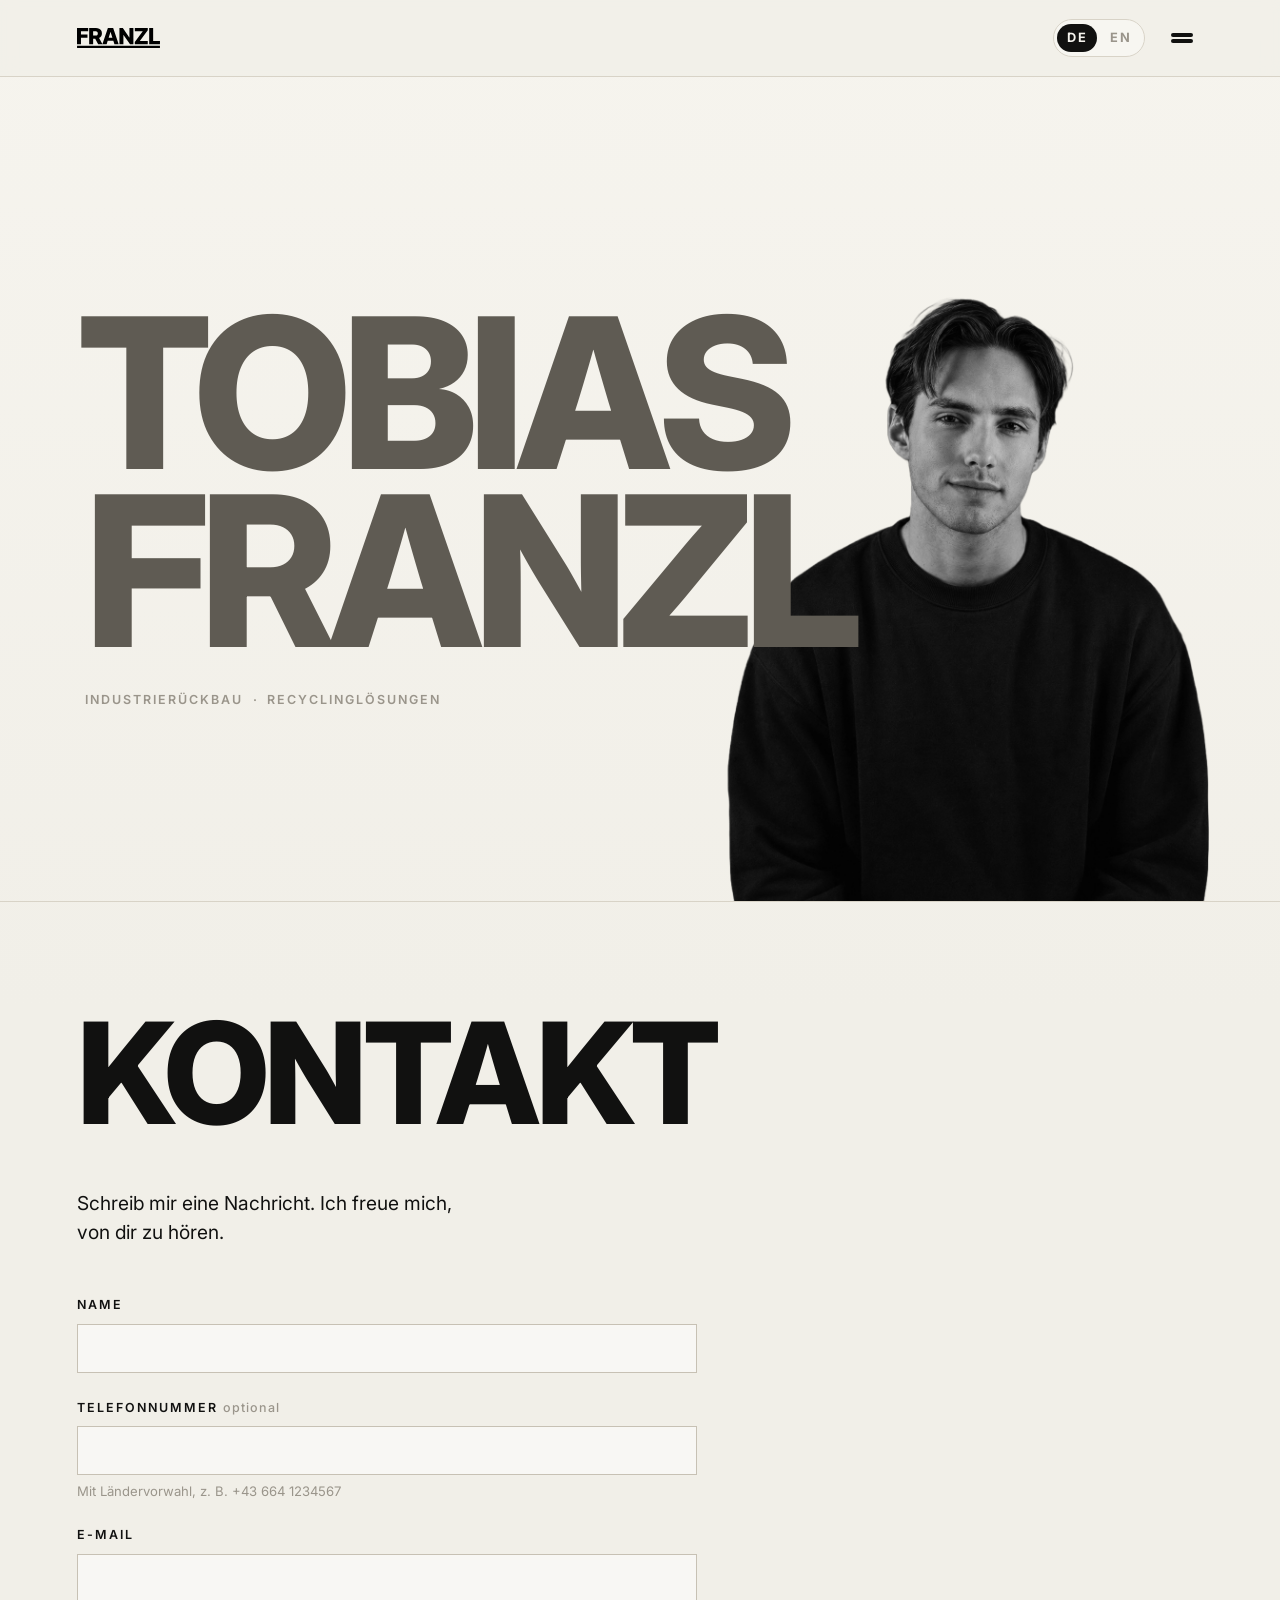
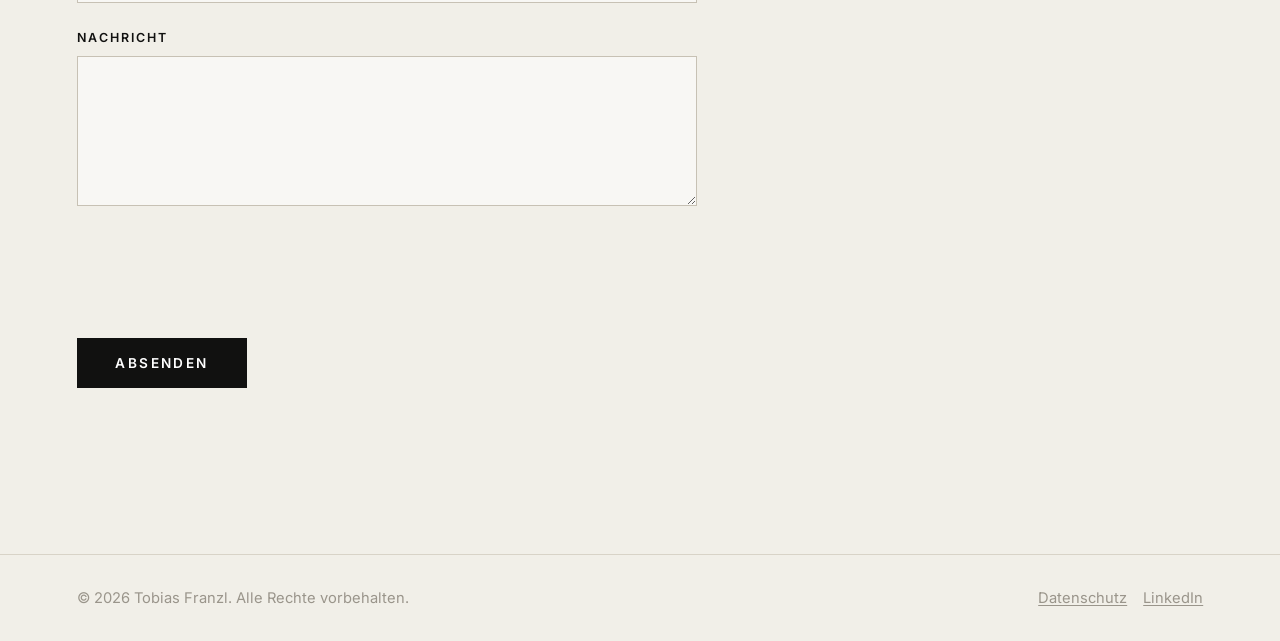
==== commit e8b85548: "Add bilingual language switch and simplify site content" ====
--- a/index.html
+++ b/index.html
@@ -5,8 +5,8 @@
   <meta name="viewport" content="width=device-width, initial-scale=1.0" />
 
   <title>Tobias Franzl | Industrierückbau & Recyclinglösungen</title>
-  <meta name="description" content="Tobias Franzl – Metallbautechnik, Industrierückbau und Recyclinglösungen. Technisches Verständnis, Projektblick und Erfahrung in der Metallbranche." />
-  <meta name="robots" content="index, follow" />
+  <meta name="description" content="Tobias Franzl – Kontakt und kurze Information zur aktuellen Website." />
+  <meta name="robots" content="noindex, nofollow" />
 
   <!-- Social / Sharing -->
   <meta property="og:title" content="Tobias Franzl | Industrierückbau & Recyclinglösungen" />
@@ -86,16 +86,20 @@
       <a href="#top" class="logo">
         <img src="assets/schwarz_000000.svg" alt="Tobias Franzl Logo" width="80" height="80" decoding="async" loading="eager" fetchpriority="high" />
       </a>
-      <nav class="nav" aria-label="Hauptnavigation">
-        <div class="nav-dropdown">
-          <button id="menuBtn" class="nav-toggle" aria-haspopup="true" aria-expanded="false" aria-controls="mainMenu" aria-label="Navigation öffnen"><span class="nav-icon" aria-hidden="true"></span><span class="sr-only">Menü</span></button>
-          <ul id="mainMenu" class="nav-menu" role="menu" hidden>
-            <li role="none"><a role="menuitem" href="#ueber-mich">Über mich</a></li>
-            <li role="none"><a role="menuitem" href="#kontakt">Kontakt</a></li>
-            <li role="none"><a role="menuitem" href="partner.html">Partner</a></li>
-          </ul>
+      <div class="header-actions">
+        <div class="lang-switch" aria-label="Sprache">
+          <button class="lang-toggle is-active" type="button" data-lang-toggle="de" aria-pressed="true">DE</button>
+          <button class="lang-toggle" type="button" data-lang-toggle="en" aria-pressed="false">EN</button>
         </div>
-      </nav>
+        <nav class="nav" aria-label="Hauptnavigation">
+          <div class="nav-dropdown">
+            <button id="menuBtn" class="nav-toggle" aria-haspopup="true" aria-expanded="false" aria-controls="mainMenu" aria-label="Navigation öffnen"><span class="nav-icon" aria-hidden="true"></span><span class="sr-only">Menü</span></button>
+            <ul id="mainMenu" class="nav-menu" role="menu" hidden>
+              <li role="none"><a role="menuitem" href="#kontakt" data-i18n="navContact">Kontakt</a></li>
+            </ul>
+          </div>
+        </nav>
+      </div>
     </div>
   </header>
 
@@ -110,53 +114,22 @@
         </h1>
 
         <p class="hero-tag">
-          <span>Industrierückbau</span>
+          <span data-i18n="heroLine1">Industrierückbau</span>
           <span class="hero-dot">·</span>
-          <span>Recyclinglösungen</span>
+          <span data-i18n="heroLine2">Recyclinglösungen</span>
         </p>
       </div>
 
       <img class="hero-photo" src="portrait.png" alt="Portrait von Tobias Franzl" loading="eager" fetchpriority="high" decoding="async" width="1082" height="1454" />
     </section>
 
-    <!-- ============ 01 · ÜBER MICH ============ -->
-    <section class="section about reveal" id="ueber-mich" aria-labelledby="about-heading">
-      <div class="about-grid">
-        <div class="about-left">
-          <h2 class="section-heading" id="about-heading">
-            <span>Über</span>
-            <span>Mich</span>
-          </h2>
-          <figure class="about-figure">
-            <img src="about.png" alt="Tobias Franzl im Portrait" loading="lazy" decoding="async" width="1082" height="1454" />
-          </figure>
-        </div>
-
-        <div class="about-text">
-          <p>Ich habe meinen beruflichen Weg als Metallbautechniker in Salzburg begonnen. Schon in dieser Zeit habe ich gelernt, wie wichtig Präzision, Materialverständnis und saubere Abläufe sind. Der direkte Umgang mit Metall, Konstruktionen und technischen Lösungen hat mir früh gezeigt, dass gute Arbeit nicht nur aus Theorie besteht, sondern vor allem aus Erfahrung, Genauigkeit und Verantwortung.</p>
-
-          <p>Nach meiner Ausbildung habe ich meinen Meister in Metall- und Maschinenbau gemacht und damit mein technisches Fundament weiter vertieft. Dieser Schritt war für mich wichtig, weil ich nicht nur praktisch arbeiten, sondern technische Zusammenhänge besser verstehen, Projekte strukturierter betrachten und mehr Verantwortung übernehmen wollte. Dadurch habe ich gelernt, Abläufe nicht nur auszuführen, sondern auch zu hinterfragen, zu verbessern und langfristiger zu denken.</p>
-
-          <p>Später bin ich nach Graz gezogen und habe dort in der Metallrecyclingbranche Fuß gefasst. In den letzten Jahren konnte ich mein technisches Verständnis mit kaufmännischem Denken, Projektmanagement und internationaler Zusammenarbeit verbinden. Heute betreue ich größere Recyclingprojekte, begleite Materialien von der ersten Einschätzung über Kalkulation, Abstimmung und Logistik bis hin zur Umsetzung und arbeite daran, aus vorhandenen Ressourcen wieder Wert zu schaffen.</p>
-
-          <p>Was mich an dieser Branche besonders begeistert, ist die Verbindung aus Technik, Nachhaltigkeit und Menschen. Jeder Auftrag, jedes Material und jeder Kunde bringt neue Herausforderungen mit sich. Genau das macht die Arbeit für mich spannend: Man muss genau hinsehen, sauber kalkulieren, flexibel bleiben und gemeinsam mit Partnern Lösungen finden, die technisch, wirtschaftlich und nachhaltig Sinn ergeben.</p>
-
-          <p>Ich schätze den Austausch mit spannenden Menschen, neuen Geschäftspartnern und unterschiedlichen Branchen sehr. Oft entstehen die besten Ideen genau dort, wo unterschiedliche Erfahrungen zusammenkommen. Für mich ist Recycling deshalb nicht nur Handel mit Material, sondern ein Bereich, in dem Vertrauen, Prozessverständnis, Verlässlichkeit und ein gutes Gespür für Menschen entscheidend sind.</p>
-
-          <p>Ich arbeite strukturiert, denke mit und packe an, wenn es darauf ankommt. Mein Weg von der Werkstatt über den Meister bis hin zu großen Recyclingprojekten hat mir gezeigt, wie wertvoll ein solides technisches Fundament ist – besonders dann, wenn man Prozesse verstehen, verbessern und langfristig etwas bewegen möchte.</p>
-
-          <p>Mittlerweile bin ich seit 13 Jahren in der Metallbranche tätig. Nach meinen Stationen in Salzburg und Graz ist nun ein neuer Schritt geplant: der Wechsel in die Schweiz, um dort meine Erfahrung, mein Netzwerk und meine Leidenschaft für Metall, Recycling und nachhaltige Kreisläufe weiter einzubringen.</p>
-        </div>
-      </div>
-    </section>
-
     <!-- ============ 02 · KONTAKT ============ -->
     <section class="section contact reveal" id="kontakt" aria-labelledby="contact-heading">
-      <h2 class="section-heading" id="contact-heading">Kontakt</h2>
+      <h2 class="section-heading" id="contact-heading" data-i18n="contactHeading">Kontakt</h2>
 
       <div class="contact-grid">
         <div class="contact-form-wrap">
-          <p class="contact-intro">Schreib mir eine Nachricht. Ich freue mich, von dir zu hören.</p>
+          <p class="contact-intro" data-i18n="contactIntro">Schreib mir eine Nachricht. Ich freue mich, von dir zu hören.</p>
 
           <form
             name="kontakt"
@@ -173,13 +146,13 @@
             </p>
 
             <div class="field">
-              <label for="name">Name</label>
+              <label for="name" data-i18n="nameLabel">Name</label>
               <input type="text" id="name" name="name" autocomplete="name" required />
             </div>
 
             <div class="field">
               <label for="telefon">
-                Telefonnummer <span class="optional-label">optional</span>
+                <span data-i18n="phoneLabel">Telefonnummer</span> <span class="optional-label" data-i18n="optionalLabel">optional</span>
               </label>
               <input
                 type="tel"
@@ -190,22 +163,22 @@
                 pattern="^\+?[0-9\s]+$"
                 title="Bitte mit Ländervorwahl eingeben, z. B. +43 664 1234567. Erlaubt sind Zahlen, Leerzeichen und optional ein + am Anfang."
               />
-              <p class="field-hint">Mit Ländervorwahl, z. B. +43 664 1234567</p>
-            </div>
-
-            <div class="field">
-              <label for="email">E-Mail</label>
+              <p class="field-hint" data-i18n="phoneHint">Mit Ländervorwahl, z. B. +43 664 1234567</p>
+            </div>
+
+            <div class="field">
+              <label for="email" data-i18n="emailLabel">E-Mail</label>
               <input type="email" id="email" name="email" autocomplete="email" required />
             </div>
 
             <div class="field">
-              <label for="nachricht">Nachricht</label>
+              <label for="nachricht" data-i18n="messageLabel">Nachricht</label>
               <textarea id="nachricht" name="nachricht" rows="6" required></textarea>
             </div>
 
             <div class="captcha-wrap" data-netlify-recaptcha="true"></div>
 
-            <button type="submit" class="submit-btn">Absenden</button>
+            <button type="submit" class="submit-btn" data-i18n="sendButton">Absenden</button>
             <p class="form-status" id="formStatus" role="status" aria-live="polite"></p>
           </form>
         </div>
@@ -222,8 +195,7 @@
       </div>
 
       <div class="footer-right">
-        <a href="impressum.html" class="footer-link">Impressum</a>
-        <a href="datenschutz.html" class="footer-link">Datenschutz</a>
+        <a href="datenschutz.html" class="footer-link" data-i18n="privacyLink">Datenschutz</a>
         <a href="https://at.linkedin.com/in/tobias-franzl-18ab071a2" class="footer-link" target="_blank" rel="noopener">LinkedIn</a>
       </div>
     </div>
--- a/styles.css
+++ b/styles.css
@@ -85,6 +85,41 @@
   height: clamp(4rem, 6.5vw, 6rem);
   object-fit: contain;
   object-position: center;
+}
+
+.header-actions {
+  display: flex;
+  align-items: center;
+  gap: 1rem;
+}
+
+.lang-switch {
+  display: inline-flex;
+  align-items: center;
+  gap: 0.25rem;
+  padding: 0.2rem;
+  border: 1px solid var(--line);
+  border-radius: 999px;
+  background: rgba(255,255,255,0.4);
+}
+
+.lang-toggle {
+  border: 0;
+  background: transparent;
+  color: var(--muted);
+  font: inherit;
+  font-size: 0.8rem;
+  font-weight: 700;
+  letter-spacing: 0.12em;
+  text-transform: uppercase;
+  padding: 0.3rem 0.6rem;
+  border-radius: 999px;
+  cursor: pointer;
+}
+
+.lang-toggle.is-active {
+  background: var(--ink);
+  color: var(--bg-2);
 }
 
 .nav {
